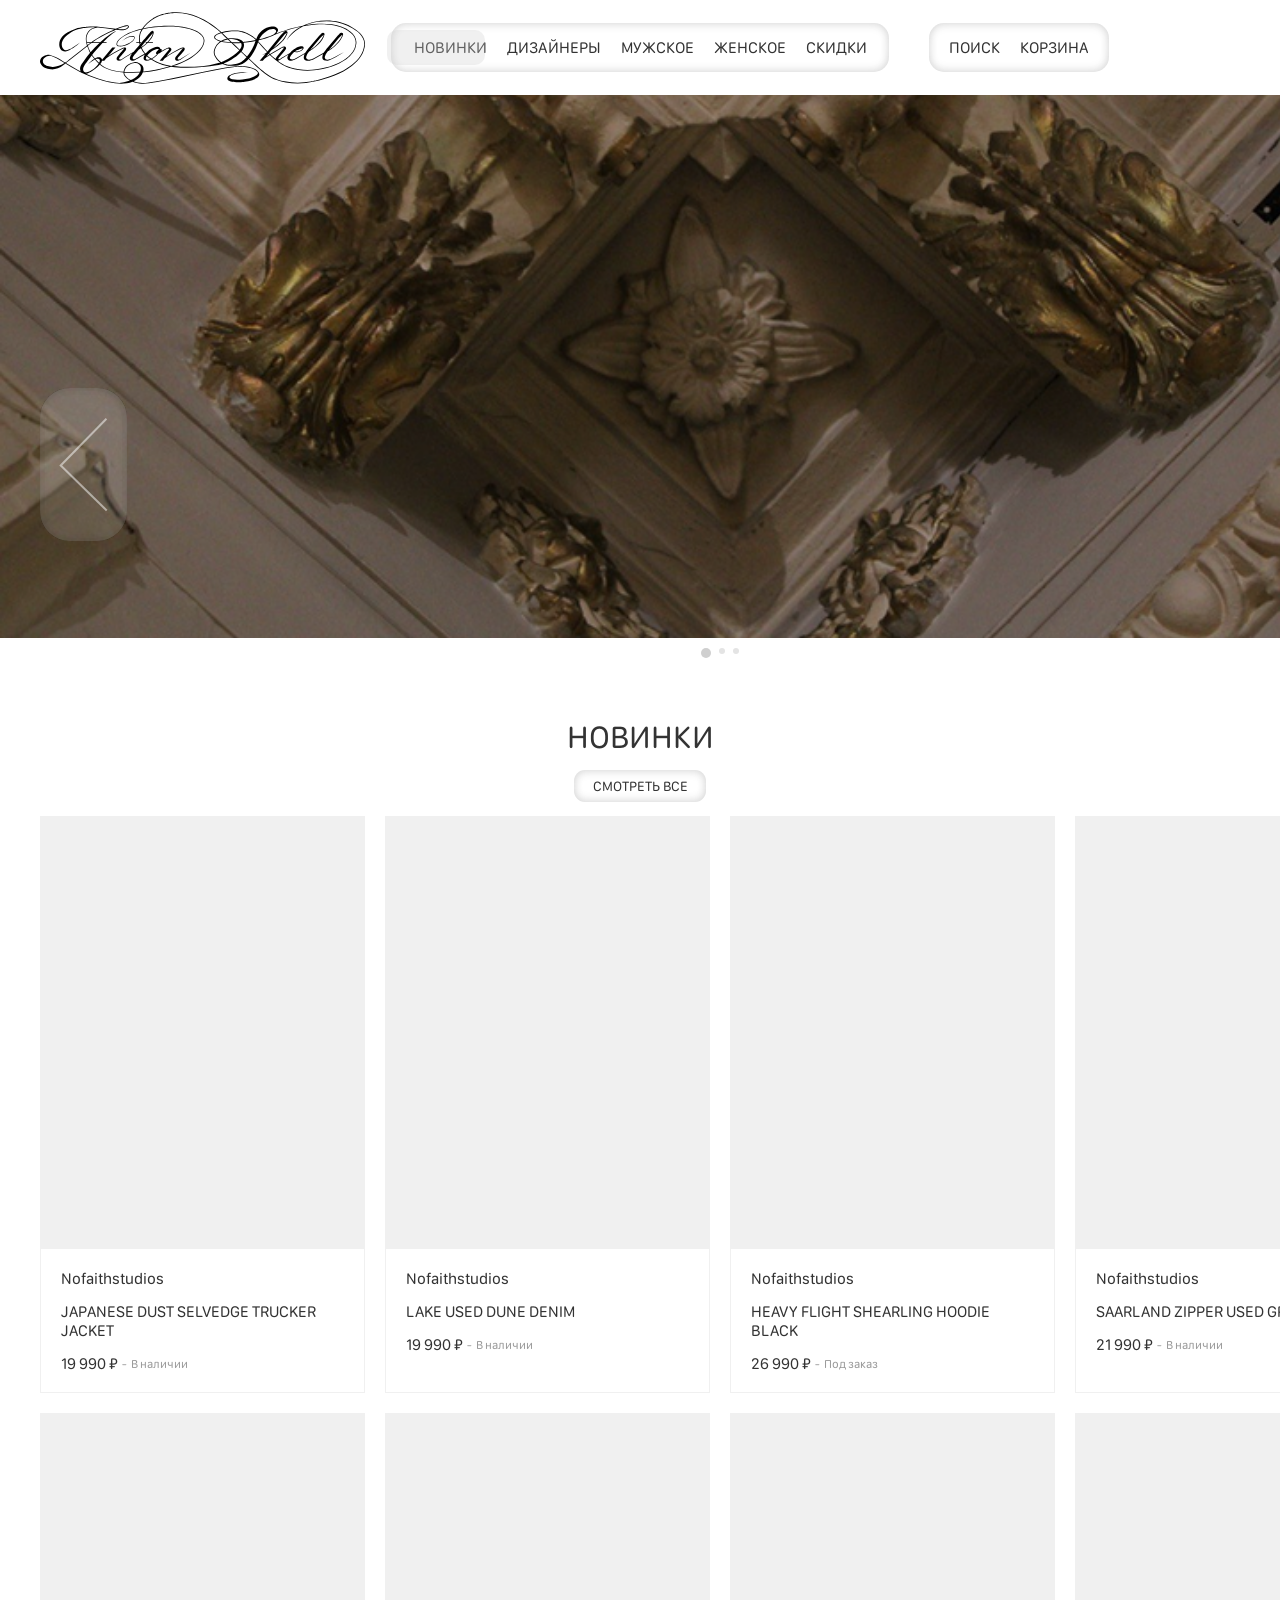
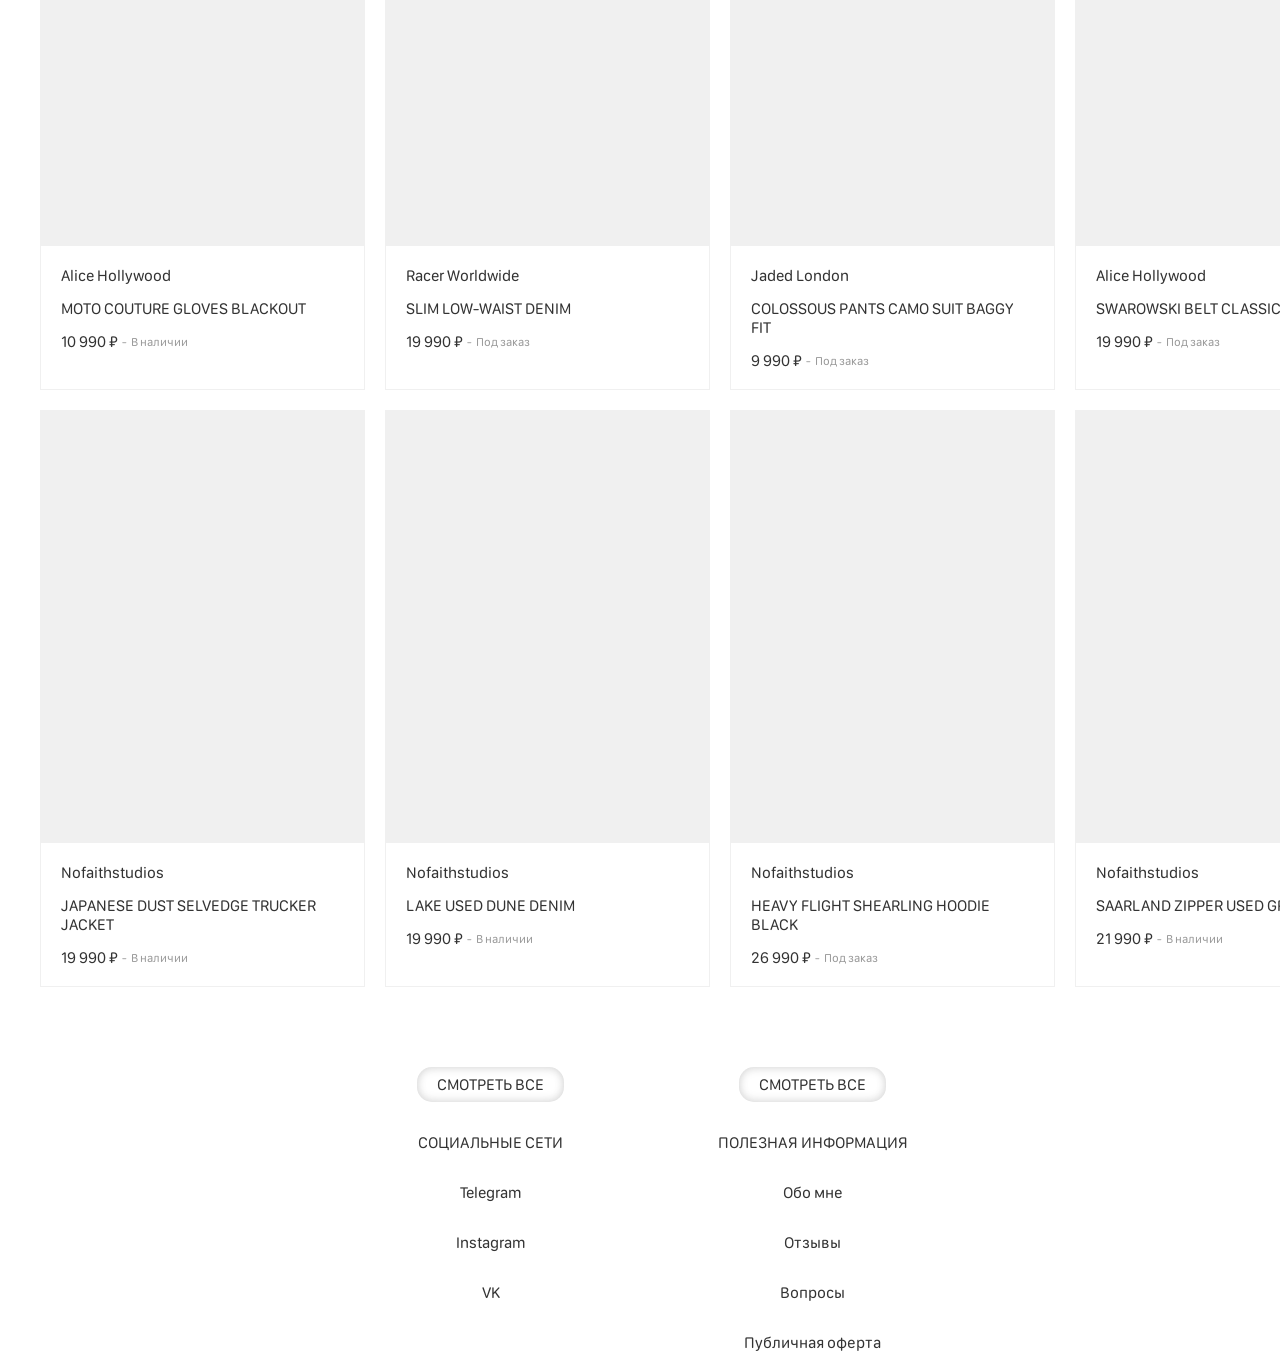
==== index.html @ 85220aaf "sgadasg" ====
<!DOCTYPE html>
<html lang="ru">
<head>
    <meta charset="UTF-8">
    <meta name="viewport" content="width=device-width, initial-scale=1.0">
    <title>Anton Shell</title>
    <link rel="stylesheet" href="style.css">
</head>
<body>
    <div class="home">

        <!-- Логотип слева (исходный) -->
        <div class="logo"></div>

        <!-- Логотип справа (новый) -->
        <div class="logo logo--right"></div>

        <!-- Основное меню (свёрнутое) -->
        <div class="menu--default" id="menuDefault">
            <div class="menu__highlight-rectangle" id="highlightRect"></div>
            <div class="menu__inner">
                <span class="menu__item" data-menu="novelties">НОВИНКИ</span>
                <span class="menu__item" data-menu="designers">ДИЗАЙНЕРЫ</span>
                <span class="menu__item">МУЖСКОЕ</span>
                <span class="menu__item">ЖЕНСКОЕ</span>
                <span class="menu__item">СКИДКИ</span>
            </div>
        </div>

        <!-- Выпадающее меню «ДИЗАЙНЕРЫ» -->
        <div class="menu-dropdown menu-dropdown--designers" id="dropdownDesigners">
            <div class="menu-dropdown__top">
                <span class="menu-dropdown__item menu-dropdown__item--active">НОВИНКИ</span>
                <span class="menu-dropdown__item menu-dropdown__item--highlight">ДИЗАЙНЕРЫ</span>
                <span class="menu-dropdown__item">МУЖСКОЕ</span>
                <span class="menu-dropdown__item">ЖЕНСКОЕ</span>
                <span class="menu-dropdown__item">СКИДКИ</span>
            </div>
            <div class="designers-grid">
                <div class="designers-col">
                    <span>Guidi</span><span>Protocol Index</span><span>Ann Demeulemeester</span>
                    <span>Racer Worldwide</span><span>Jaded London</span><span>Alice Hollywood</span>
                    <span>Enfants Riches Deprimes</span><span>14th Addiction</span><span>Rombaut</span>
                    <span>Guidi</span>
                </div>
                <div class="designers-col">
                    <span>Jaded London</span><span>Protocol Index</span><span>Racer Worldwide</span>
                    <span>Enfants Riches Deprimes</span><span>Alice Hollywood</span><span>Raf Simons</span>
                    <span>Balenciaga</span><span>Rick Owens</span><span>Смотреть все</span>
                    <span>424</span>
                </div>
            </div>
        </div>

        <!-- Выпадающее меню «НОВИНКИ» -->
        <div class="menu-dropdown menu-dropdown--novelties" id="dropdownNovelties">
            <div class="menu-dropdown__top">
                <span class="menu-dropdown__item menu-dropdown__item--highlight">НОВИНКИ</span>
                <span class="menu-dropdown__item menu-dropdown__item--active">ДИЗАЙНЕРЫ</span>
                <span class="menu-dropdown__item">МУЖСКОЕ</span>
                <span class="menu-dropdown__item">ЖЕНСКОЕ</span>
                <span class="menu-dropdown__item">СКИДКИ</span>
            </div>
            <div class="novelties-grid">
                <div class="novelties-col">
                    <span class="novelties-title">Коллекции</span>
                    <span>Новые поступления</span><span>В наличии</span><span>Под заказ</span>
                    <span>Мой выбор</span><span>Все товары</span>
                </div>
                <div class="novelties-col">
                    <span class="novelties-title">Категории</span>
                    <span>Футболки и лонгсливы</span><span>Свитшоты и худи</span><span>Джинсы и штаны</span>
                    <span>Кроссовки и кеды</span><span>Ремни</span><span>Украшения</span>
                    <span>Сумки</span><span>Шорты и юбки</span><span>Головные уборы</span>
                </div>
            </div>
            <div class="search-block">
                <div class="search-block__icon"></div>
                <span class="search-block__placeholder">Поиск</span>
            </div>
        </div>

        <!-- Боковая кнопка ПОИСК / КОРЗИНА -->
        <div class="side-button" id="sideButton">
            <div class="side-button__inner">
                <span class="side-button__text">ПОИСК</span>
                <span class="side-button__text">КОРЗИНА</span>
            </div>
        </div>

        <!-- Карусель -->
        <div class="carousel">
            <div class="carousel__background"></div>
            <div class="carousel__slide" id="carouselSlide"></div>

            <!-- Новая левая стрелка (модуль arrleft) -->
            <div class="arrleft" id="arrleft">
                <svg width="87" height="153" viewBox="0 0 87 153" fill="none" xmlns="http://www.w3.org/2000/svg">
                    <g filter="url(#filter0_ii_46_11_left)">
                        <rect width="87" height="153" rx="30" fill="white" fill-opacity="0.15" />
                        <g transform="translate(87, 0) scale(-1, 1)">
                            <line y1="-1" x2="64.3506" y2="-1" transform="matrix(0.699294 0.714834 0.714834 -0.699294 21.2852 30)"
                                  stroke="white" stroke-opacity="0.5" stroke-width="2" />
                            <path d="M67 76.6993L20.2852 122.5" stroke="white" stroke-opacity="0.5" stroke-width="2" />
                        </g>
                    </g>
                    <defs>
                        <filter id="filter0_ii_46_11_left" x="0" y="-2" width="87" height="157" filterUnits="userSpaceOnUse" color-interpolation-filters="sRGB">
                            <feFlood flood-opacity="0" result="BackgroundImageFix"/>
                            <feBlend mode="normal" in="SourceGraphic" in2="BackgroundImageFix" result="shape"/>
                            <feColorMatrix in="SourceAlpha" type="matrix" values="0 0 0 0 0 0 0 0 0 0 0 0 0 0 0 0 0 0 127 0" result="hardAlpha"/>
                            <feOffset dy="2"/>
                            <feGaussianBlur stdDeviation="5"/>
                            <feComposite in2="hardAlpha" operator="arithmetic" k2="-1" k3="1"/>
                            <feColorMatrix type="matrix" values="0 0 0 0 0 0 0 0 0 0 0 0 0 0 0 0 0 0 0.1 0"/>
                            <feBlend mode="normal" in2="shape" result="effect1_innerShadow_46_11_left"/>
                            <feColorMatrix in="SourceAlpha" type="matrix" values="0 0 0 0 0 0 0 0 0 0 0 0 0 0 0 0 0 0 127 0" result="hardAlpha"/>
                            <feOffset dy="-2"/>
                            <feGaussianBlur stdDeviation="5"/>
                            <feComposite in2="hardAlpha" operator="arithmetic" k2="-1" k3="1"/>
                            <feColorMatrix type="matrix" values="0 0 0 0 0 0 0 0 0 0 0 0 0 0 0 0 0 0 0.1 0"/>
                            <feBlend mode="normal" in2="effect1_innerShadow_46_11_left" result="effect2_innerShadow_46_11_left"/>
                        </filter>
                    </defs>
                </svg>
            </div>

            <!-- Новая правая стрелка (модуль arrright) -->
            <div class="arrright" id="arrright">
                <svg width="87" height="153" viewBox="0 0 87 153" fill="none" xmlns="http://www.w3.org/2000/svg">
                    <g filter="url(#filter0_ii_46_11_right)">
                        <rect width="87" height="153" rx="30" transform="matrix(-1 0 0 1 87 0)" fill="white" fill-opacity="0.15" />
                        <line y1="-1" x2="64.3506" y2="-1" transform="matrix(0.699294 0.714834 0.714834 -0.699294 21.2852 30)"
                              stroke="white" stroke-opacity="0.5" stroke-width="2" />
                        <path d="M67 76.6993L20.2852 122.5" stroke="white" stroke-opacity="0.5" stroke-width="2" />
                    </g>
                    <defs>
                        <filter id="filter0_ii_46_11_right" x="0" y="-2" width="87" height="157" filterUnits="userSpaceOnUse" color-interpolation-filters="sRGB">
                            <feFlood flood-opacity="0" result="BackgroundImageFix"/>
                            <feBlend mode="normal" in="SourceGraphic" in2="BackgroundImageFix" result="shape"/>
                            <feColorMatrix in="SourceAlpha" type="matrix" values="0 0 0 0 0 0 0 0 0 0 0 0 0 0 0 0 0 0 127 0" result="hardAlpha"/>
                            <feOffset dy="2"/>
                            <feGaussianBlur stdDeviation="5"/>
                            <feComposite in2="hardAlpha" operator="arithmetic" k2="-1" k3="1"/>
                            <feColorMatrix type="matrix" values="0 0 0 0 0 0 0 0 0 0 0 0 0 0 0 0 0 0 0.1 0"/>
                            <feBlend mode="normal" in2="shape" result="effect1_innerShadow_46_11_right"/>
                            <feColorMatrix in="SourceAlpha" type="matrix" values="0 0 0 0 0 0 0 0 0 0 0 0 0 0 0 0 0 0 127 0" result="hardAlpha"/>
                            <feOffset dy="-2"/>
                            <feGaussianBlur stdDeviation="5"/>
                            <feComposite in2="hardAlpha" operator="arithmetic" k2="-1" k3="1"/>
                            <feColorMatrix type="matrix" values="0 0 0 0 0 0 0 0 0 0 0 0 0 0 0 0 0 0 0.1 0"/>
                            <feBlend mode="normal" in2="effect1_innerShadow_46_11_right" result="effect2_innerShadow_46_11_right"/>
                        </filter>
                    </defs>
                </svg>
            </div>

            <div class="carousel__indicators" id="carouselIndicators">
                <div class="carousel__indicator carousel__indicator--active"></div>
                <div class="carousel__indicator"></div>
                <div class="carousel__indicator"></div>
            </div>
        </div>

        <!-- Заголовок НОВИНКИ и кнопка СМОТРЕТЬ ВСЕ -->
        <div class="section-title">НОВИНКИ</div>
        <div class="watch-all-button" id="watchAllBtn">
            <span class="watch-all-button__text">СМОТРЕТЬ ВСЕ</span>
        </div>

        <!-- Сетка товаров (содержимое не менялось) -->
        <div class="products-grid">
            <!-- Ряд 1 -->
            <div class="product-card product-card--1">
                <div class="product-card__bg"></div>
                <div class="product-card__watermark"></div>
                <div class="product-card__white-bg"></div>
                <div class="product-card__image product-card__image--1"></div>
                <div class="product-card__info product-card__info--1">
                    <span class="product-card__brand">Nofaithstudios</span>
                    <span class="product-card__name">JAPANESE DUST SELVEDGE TRUCKER JACKET</span>
                    <div class="product-card__price-row">
                        <span class="product-card__price">19 990 ₽</span>
                        <span class="product-card__dash">-</span>
                        <span class="product-card__status">В наличии</span>
                    </div>
                </div>
            </div>
            <div class="product-card product-card--2">
                <div class="product-card__bg"></div>
                <div class="product-card__watermark"></div>
                <div class="product-card__white-bg"></div>
                <div class="product-card__image product-card__image--2"></div>
                <div class="product-card__info product-card__info--2">
                    <span class="product-card__brand">Nofaithstudios</span>
                    <span class="product-card__name">LAKE USED DUNE DENIM</span>
                    <div class="product-card__price-row">
                        <span class="product-card__price">19 990 ₽</span>
                        <span class="product-card__dash">-</span>
                        <span class="product-card__status">В наличии</span>
                    </div>
                </div>
            </div>
            <div class="product-card product-card--3">
                <div class="product-card__bg"></div>
                <div class="product-card__watermark"></div>
                <div class="product-card__white-bg"></div>
                <div class="product-card__image product-card__image--3"></div>
                <div class="product-card__info product-card__info--3">
                    <span class="product-card__brand">Nofaithstudios</span>
                    <span class="product-card__name">HEAVY FLIGHT SHEARLING HOODIE BLACK</span>
                    <div class="product-card__price-row">
                        <span class="product-card__price">26 990 ₽</span>
                        <span class="product-card__dash">-</span>
                        <span class="product-card__status">Под заказ</span>
                    </div>
                </div>
            </div>
            <div class="product-card product-card--4">
                <div class="product-card__bg"></div>
                <div class="product-card__watermark"></div>
                <div class="product-card__white-bg"></div>
                <div class="product-card__image product-card__image--4"></div>
                <div class="product-card__info product-card__info--4">
                    <span class="product-card__brand">Nofaithstudios</span>
                    <span class="product-card__name">SAARLAND ZIPPER USED GREY</span>
                    <div class="product-card__price-row">
                        <span class="product-card__price">21 990 ₽</span>
                        <span class="product-card__dash">-</span>
                        <span class="product-card__status">В наличии</span>
                    </div>
                </div>
            </div>
            <!-- Ряд 2 -->
            <div class="product-card product-card--5">
                <div class="product-card__bg"></div>
                <div class="product-card__watermark"></div>
                <div class="product-card__white-bg"></div>
                <div class="product-card__image product-card__image--5"></div>
                <div class="product-card__info product-card__info--5">
                    <span class="product-card__brand">Alice Hollywood</span>
                    <span class="product-card__name">MOTO COUTURE GLOVES BLACKOUT</span>
                    <div class="product-card__price-row">
                        <span class="product-card__price">10 990 ₽</span>
                        <span class="product-card__dash">-</span>
                        <span class="product-card__status">В наличии</span>
                    </div>
                </div>
            </div>
            <div class="product-card product-card--6">
                <div class="product-card__bg"></div>
                <div class="product-card__watermark"></div>
                <div class="product-card__white-bg"></div>
                <div class="product-card__image product-card__image--6"></div>
                <div class="product-card__info product-card__info--6">
                    <span class="product-card__brand">Racer Worldwide</span>
                    <span class="product-card__name">SLIM LOW-WAIST DENIM</span>
                    <div class="product-card__price-row">
                        <span class="product-card__price">19 990 ₽</span>
                        <span class="product-card__dash">-</span>
                        <span class="product-card__status">Под заказ</span>
                    </div>
                </div>
            </div>
            <div class="product-card product-card--7">
                <div class="product-card__bg"></div>
                <div class="product-card__watermark"></div>
                <div class="product-card__white-bg"></div>
                <div class="product-card__image product-card__image--7"></div>
                <div class="product-card__info product-card__info--7">
                    <span class="product-card__brand">Jaded London</span>
                    <span class="product-card__name">COLOSSOUS PANTS CAMO SUIT BAGGY FIT</span>
                    <div class="product-card__price-row">
                        <span class="product-card__price">9 990 ₽</span>
                        <span class="product-card__dash">-</span>
                        <span class="product-card__status">Под заказ</span>
                    </div>
                </div>
            </div>
            <div class="product-card product-card--8">
                <div class="product-card__bg"></div>
                <div class="product-card__watermark"></div>
                <div class="product-card__white-bg"></div>
                <div class="product-card__image product-card__image--8"></div>
                <div class="product-card__info product-card__info--8">
                    <span class="product-card__brand">Alice Hollywood</span>
                    <span class="product-card__name">SWAROWSKI BELT CLASSIC</span>
                    <div class="product-card__price-row">
                        <span class="product-card__price">19 990 ₽</span>
                        <span class="product-card__dash">-</span>
                        <span class="product-card__status">Под заказ</span>
                    </div>
                </div>
            </div>
            <!-- Ряд 3 -->
            <div class="product-card product-card--9">
                <div class="product-card__bg"></div>
                <div class="product-card__watermark"></div>
                <div class="product-card__white-bg"></div>
                <div class="product-card__image product-card__image--9"></div>
                <div class="product-card__info product-card__info--9">
                    <span class="product-card__brand">Nofaithstudios</span>
                    <span class="product-card__name">JAPANESE DUST SELVEDGE TRUCKER JACKET</span>
                    <div class="product-card__price-row">
                        <span class="product-card__price">19 990 ₽</span>
                        <span class="product-card__dash">-</span>
                        <span class="product-card__status">В наличии</span>
                    </div>
                </div>
            </div>
            <div class="product-card product-card--10">
                <div class="product-card__bg"></div>
                <div class="product-card__watermark"></div>
                <div class="product-card__white-bg"></div>
                <div class="product-card__image product-card__image--10"></div>
                <div class="product-card__info product-card__info--10">
                    <span class="product-card__brand">Nofaithstudios</span>
                    <span class="product-card__name">LAKE USED DUNE DENIM</span>
                    <div class="product-card__price-row">
                        <span class="product-card__price">19 990 ₽</span>
                        <span class="product-card__dash">-</span>
                        <span class="product-card__status">В наличии</span>
                    </div>
                </div>
            </div>
            <div class="product-card product-card--11">
                <div class="product-card__bg"></div>
                <div class="product-card__watermark"></div>
                <div class="product-card__white-bg"></div>
                <div class="product-card__image product-card__image--11"></div>
                <div class="product-card__info product-card__info--11">
                    <span class="product-card__brand">Nofaithstudios</span>
                    <span class="product-card__name">HEAVY FLIGHT SHEARLING HOODIE BLACK</span>
                    <div class="product-card__price-row">
                        <span class="product-card__price">26 990 ₽</span>
                        <span class="product-card__dash">-</span>
                        <span class="product-card__status">Под заказ</span>
                    </div>
                </div>
            </div>
            <div class="product-card product-card--12">
                <div class="product-card__bg"></div>
                <div class="product-card__watermark"></div>
                <div class="product-card__white-bg"></div>
                <div class="product-card__image product-card__image--12"></div>
                <div class="product-card__info product-card__info--12">
                    <span class="product-card__brand">Nofaithstudios</span>
                    <span class="product-card__name">SAARLAND ZIPPER USED GREY</span>
                    <div class="product-card__price-row">
                        <span class="product-card__price">21 990 ₽</span>
                        <span class="product-card__dash">-</span>
                        <span class="product-card__status">В наличии</span>
                    </div>
                </div>
            </div>
        </div>

        <!-- Социальные сети -->
        <div class="social-block">
            <div class="social-block__button">
                <span class="social-block__button-text">СМОТРЕТЬ ВСЕ</span>
            </div>
            <span class="social-block__title">СОЦИАЛЬНЫЕ СЕТИ</span>
            <span class="social-block__link">Telegram</span>
            <span class="social-block__link">Instagram</span>
            <span class="social-block__link">VK</span>
        </div>

        <!-- Полезная информация -->
        <div class="info-block">
            <div class="info-block__button">
                <span class="info-block__button-text">СМОТРЕТЬ ВСЕ</span>
            </div>
            <span class="info-block__title">ПОЛЕЗНАЯ ИНФОРМАЦИЯ</span>
            <span class="info-block__link">Обо мне</span>
            <span class="info-block__link">Отзывы</span>
            <span class="info-block__link">Вопросы</span>
            <span class="info-block__link">Публичная оферта</span>
        </div>

    </div>

    <script src="script.js"></script>
</body>
</html>
---- style.css ----
@font-face {
    font-family: 'SF Compact Display';
    src: url('fonts/SF-Compact-Rounded-Regular.otf') format('opentype');
    font-weight: 400;
    font-style: normal;
    font-display: swap;
}

* {
    margin: 0;
    padding: 0;
    box-sizing: border-box;
    font-family: 'SF Compact Display', sans-serif;
}

body {
    background: #f5f5f5;
    display: flex;
    justify-content: center;
    align-items: flex-start;
    min-height: 100vh;
}

.home {
    position: relative;
    width: 1440px;
    height: 2956px;
    background: #FFFFFF;
    overflow: hidden;
}

/* Логотип слева (исходный) */
.logo {
    position: absolute;
    width: 325px;
    height: 325px;
    left: 40px;
    top: -115px;
    background: url(IMG_0590.png) no-repeat center / contain;
    z-index: 21;
}

/* Логотип справа (новый) */
.logo--right {
    position: absolute;
    width: 325px;
    height: 325px;
    right: 40px;
    top: -115px;
    background: url(logoAS.svg) no-repeat center / contain;
    z-index: 21;
}

/* Основное меню */
.menu--default {
    position: absolute;
    width: 498px;
    height: 49px;
    left: calc(50% - 498px / 2);
    top: 23px;
    background: rgba(255, 255, 255, 0.15);
    box-shadow: inset 0px -2px 10px rgba(0, 0, 0, 0.1), inset 0px 2px 10px rgba(0, 0, 0, 0.1);
    border-radius: 15px;
    display: flex;
    justify-content: center;
    align-items: center;
    padding: 15px 18px;
    gap: 10px;
    z-index: 20;
}

.menu__inner {
    display: flex;
    justify-content: center;
    align-items: center;
    gap: 20px;
    width: 462px;
    height: 19px;
}

.menu__item {
    font-weight: 500;
    font-size: 16px;
    line-height: 19px;
    text-align: center;
    color: rgba(0, 0, 0, 0.8);
    cursor: pointer;
    white-space: nowrap;
}

/* Выпадающие меню */
.menu-dropdown {
    position: absolute;
    width: 498px;
    height: 400px;
    left: calc(50% - 498px / 2);
    top: 23px;
    background: rgba(255, 255, 255, 0.15);
    box-shadow: inset 0px -2px 10px rgba(0, 0, 0, 0.1), inset 0px 2px 10px rgba(0, 0, 0, 0.1);
    border-radius: 15px;
    z-index: 19;
    display: none;
}

.menu-dropdown__top {
    display: flex;
    justify-content: center;
    align-items: center;
    gap: 20px;
    position: absolute;
    width: 462px;
    height: 19px;
    left: 18px;
    top: 15px;
}

.menu-dropdown__item {
    font-weight: 500;
    font-size: 16px;
    line-height: 19px;
    text-align: center;
    color: rgba(0, 0, 0, 0.8);
    cursor: pointer;
}

.menu-dropdown__item--active {
    background: rgba(205, 205, 205, 0.3);
    border-radius: 10px;
    padding: 8px 10px;
}

/* Сетка дизайнеров */
.designers-grid {
    position: absolute;
    width: 349px;
    height: 296px;
    left: 75px;
    top: 74px;
    display: flex;
    gap: 100px;
}

.designers-col {
    display: flex;
    flex-direction: column;
    gap: 14px;
}

.designers-col span {
    font-weight: 400;
    font-size: 14px;
    line-height: 17px;
    color: rgba(0, 0, 0, 0.8);
    cursor: pointer;
}

/* Сетка новинок */
.novelties-grid {
    position: absolute;
    width: 338px;
    height: 294px;
    left: 80px;
    top: 74px;
    display: flex;
    gap: 110px;
}

.novelties-col {
    display: flex;
    flex-direction: column;
    gap: 12px;
}

.novelties-title {
    font-weight: 500;
    font-size: 16px;
    line-height: 19px;
    color: rgba(0, 0, 0, 0.8);
    margin-bottom: 5px;
}

.novelties-col span:not(.novelties-title) {
    font-weight: 400;
    font-size: 14px;
    line-height: 17px;
    cursor: pointer;
}

/* Поиск в выпадающем меню */
.search-block {
    position: absolute;
    width: 200px;
    height: 35px;
    right: 30px;
    top: 15px;
    background: rgba(205, 205, 205, 0.3);
    border-radius: 10px;
    display: flex;
    align-items: center;
    padding: 0 10px;
}

.search-block__icon {
    width: 23px;
    height: 23px;
    background: url('data:image/svg+xml;utf8,<svg xmlns="http://www.w3.org/2000/svg" viewBox="0 0 24 24"><path d="M15.5 14h-.79l-.28-.27A6.471 6.471 0 0016 9.5 6.5 6.5 0 109.5 16c1.61 0 3.09-.59 4.23-1.57l.27.28v.79l5 4.99L20.49 19l-4.99-5zm-6 0C7.01 14 5 11.99 5 9.5S7.01 5 9.5 5 14 7.01 14 9.5 11.99 14 9.5 14z"/></svg>') center / contain no-repeat;
}

.search-block__placeholder {
    font-weight: 300;
    font-size: 16px;
    color: rgba(0, 0, 0, 0.6);
    margin-left: 8px;
    user-select: none;
}

/* Боковая кнопка ПОИСК / КОРЗИНА (горизонтальная) */
.side-button {
    position: absolute;
    width: 180px;
    height: 49px;
    right: 171px;
    top: 23px;
    background: rgba(255, 255, 255, 0.15);
    box-shadow: inset 0px -2px 10px rgba(0, 0, 0, 0.1), inset 0px 2px 10px rgba(0, 0, 0, 0.1);
    border-radius: 15px;
    display: flex;
    justify-content: center;
    align-items: center;
    padding: 0 18px;
    z-index: 20;
}

.side-button__inner {
    display: flex;
    flex-direction: row;
    justify-content: center;
    align-items: center;
    gap: 20px;
    width: auto;
    height: auto;
}

.side-button__text {
    font-weight: 500;
    font-size: 16px;
    line-height: 19px;
    color: rgba(0, 0, 0, 0.8);
    cursor: pointer;
    white-space: nowrap;
}

.side-button--novelties {
    width: 49px;
    height: 370px;
    right: 361px;
    flex-direction: column;
}

/* Карусель */
.carousel {
    position: absolute;
    width: 1440px;
    height: 573px;
    left: 0;
    top: 95px;
    overflow: hidden;
}

.carousel__background {
    position: absolute;
    width: 1440px;
    height: 543px;
    left: 0;
    top: 0;
    background: #D9D9D9;
}

.carousel__slide {
    position: absolute;
    width: 1440px;
    height: 543px;
    left: 0;
    top: 0;
    background-size: cover;
    background-position: center;
    transition: background-image 0.5s ease;
}

/* Модуль левой стрелки (arrleft) */
.arrleft {
    position: absolute;
    width: 87px;
    height: 153px;
    left: 40px;
    top: 293px;
    cursor: pointer;
    z-index: 5;
}

/* Модуль правой стрелки (arrright) */
.arrright {
    position: absolute;
    width: 87px;
    height: 153px;
    right: 40px;
    top: 293px;
    cursor: pointer;
    z-index: 5;
}

.arrleft:focus, .arrright:focus {
    outline: none;
}

.carousel__indicators {
    position: absolute;
    display: flex;
    gap: 8px;
    left: 50%;
    transform: translateX(-50%);
    bottom: 10px;
    z-index: 6;
}

.carousel__indicator {
    width: 6px;
    height: 6px;
    background: #E4E4E4;
    border-radius: 50%;
    cursor: pointer;
    transition: all 0.3s;
}

.carousel__indicator--active {
    width: 10px;
    height: 10px;
    background: #CFCFCF;
}

/* Заголовок НОВИНКИ и кнопка СМОТРЕТЬ ВСЕ (горизонтальная) */
.section-title {
    position: absolute;
    width: 149px;
    height: 38px;
    left: calc(50% - 149px / 2);
    top: 718px;
    font-weight: 500;
    font-size: 32px;
    line-height: 38px;
    color: rgba(0, 0, 0, 0.8);
    text-align: center;
}

.watch-all-button {
    display: flex;
    justify-content: center;
    align-items: center;
    position: absolute;
    left: calc(50% - 66px);
    top: 770px;
    width: 132px;
    height: 32px;
    background: rgba(255, 255, 255, 0.15);
    box-shadow: inset 0px -2px 10px rgba(0, 0, 0, 0.1), inset 0px 2px 10px rgba(0, 0, 0, 0.1);
    border-radius: 11px;
    cursor: pointer;
    z-index: 5;
}

.watch-all-button__text {
    font-weight: 300;
    font-size: 14px;
    line-height: 17px;
    color: rgba(0, 0, 0, 0.8);
    white-space: nowrap;
}

/* Сетка товаров */
.products-grid {
    position: absolute;
    width: 1360px;
    height: 1173.33px;
    left: 40px;
    top: 816px;
}

.product-card {
    position: absolute;
    width: 325px;
    height: 577px;
    cursor: pointer;
    transition: transform 0.2s;
}

.product-card:hover {
    transform: scale(1.02);
}

.product-card__bg {
    position: absolute;
    width: 325px;
    height: 577px;
    left: 0;
    top: 0;
    background: #F0F0F0;
}

.product-card__watermark {
    position: absolute;
    width: 100%;
    height: 100%;
    left: 0;
    top: 0;
    background: url(IMG_0590.png) no-repeat center / contain;
    opacity: 0.08;
    pointer-events: none;
}

.product-card__white-bg {
    position: absolute;
    width: 323px;
    height: 143px;
    left: 1px;
    top: 433px;
    background: #FFFFFF;
}

.product-card__image {
    position: absolute;
    width: 323px;
    height: 431px;
    left: 1px;
    top: 1px;
    background-size: cover;
    background-position: center;
}

.product-card__info {
    position: absolute;
    width: 283px;
    left: 21px;
    top: 453px;
    display: flex;
    flex-direction: column;
    justify-content: center;
    align-items: flex-start;
    gap: 14px;
}

.product-card__brand,
.product-card__name {
    width: 283px;
}

.product-card__brand {
    font-weight: 500;
    font-size: 16px;
    line-height: 19px;
    color: rgba(0, 0, 0, 0.8);
}

.product-card__name {
    font-weight: 300;
    font-size: 16px;
    line-height: 19px;
    color: rgba(0, 0, 0, 0.8);
}

.product-card__price-row {
    display: flex;
    align-items: center;
    gap: 4px;
}

.product-card__price {
    font-weight: 500;
    font-size: 16px;
    line-height: 19px;
    color: rgba(0, 0, 0, 0.8);
}

.product-card__dash,
.product-card__status {
    font-weight: 200;
    font-size: 12px;
    line-height: 14px;
    color: #9A9A9A;
}

/* Позиции карточек */
.product-card--1 { left: 0; top: 0; }
.product-card--2 { left: 345px; top: 0; }
.product-card--3 { left: 690px; top: 0; }
.product-card--4 { left: 1035px; top: 0; }
.product-card--5 { left: 0; top: 597px; }
.product-card--6 { left: 345px; top: 597px; }
.product-card--7 { left: 690px; top: 597px; }
.product-card--8 { left: 1035px; top: 597px; }
.product-card--9 { left: 0; top: 1194px; }
.product-card--10 { left: 345px; top: 1194px; }
.product-card--11 { left: 690px; top: 1194px; }
.product-card--12 { left: 1035px; top: 1194px; }

/* Фото товаров */
.product-card__image--1 { background-image: url(photo_2025-12-02_00-52-37.jpg); }
.product-card__image--2 { background-image: url(photo_2025-12-02_00-52-54.jpg); }
.product-card__image--3 { background-image: url(IMG_9716.jpg); }
.product-card__image--4 { background-image: url(photo_2025-12-02_00-52-21.jpg); }
.product-card__image--5 { background-image: url(photo_2025-12-02_00-52-45.jpg); }
.product-card__image--6 { background-image: url(IMG_9436.jpg); }
.product-card__image--7 { background-image: url(photo_2025-12-03_03-08-13.jpg); }
.product-card__image--8 { background-image: url(IMG_9750.jpg); }
.product-card__image--9 { background-image: url(photo_2025-12-02_00-52-37.jpg); }
.product-card__image--10 { background-image: url(photo_2025-12-02_00-52-54.jpg); }
.product-card__image--11 { background-image: url(IMG_9716.jpg); }
.product-card__image--12 { background-image: url(photo_2025-12-02_00-52-21.jpg); }

/* Социальные сети (кнопка СМОТРЕТЬ ВСЕ горизонтальная) */
.social-block {
    display: flex;
    flex-direction: column;
    align-items: center;
    gap: 31px;
    position: absolute;
    width: 183px;
    height: 199px;
    left: calc(50% - 183px / 2 - 149.5px);
    top: 2667px;
}

.social-block__button {
    display: flex;
    justify-content: center;
    align-items: center;
    padding: 8px 20px;
    background: rgba(255, 255, 255, 0.1);
    box-shadow: inset 0px -2px 10px rgba(0, 0, 0, 0.1), inset 0px 2px 10px rgba(0, 0, 0, 0.1);
    border-radius: 15px;
    cursor: pointer;
    margin-top: 0;
}

.social-block__button-text {
    font-weight: 500;
    font-size: 16px;
    color: rgba(0, 0, 0, 0.8);
    white-space: nowrap;
}

.social-block__title {
    width: 147px;
    height: 19px;
    font-weight: 500;
    font-size: 16px;
    line-height: 19px;
    text-align: center;
    color: rgba(0, 0, 0, 0.8);
}

.social-block__link {
    width: 183px;
    height: 19px;
    font-weight: 500;
    font-size: 16px;
    line-height: 19px;
    text-align: center;
    color: rgba(0, 0, 0, 0.8);
    cursor: pointer;
}

/* Полезная информация (кнопка СМОТРЕТЬ ВСЕ горизонтальная) */
.info-block {
    display: flex;
    flex-direction: column;
    align-items: center;
    gap: 31px;
    position: absolute;
    width: 229px;
    height: 249px;
    left: calc(50% - 229px / 2 + 172.5px);
    top: 2667px;
}

.info-block__button {
    display: flex;
    justify-content: center;
    align-items: center;
    padding: 8px 20px;
    background: rgba(255, 255, 255, 0.1);
    box-shadow: inset 0px -2px 10px rgba(0, 0, 0, 0.1), inset 0px 2px 10px rgba(0, 0, 0, 0.1);
    border-radius: 15px;
    cursor: pointer;
    margin-top: 0;
}

.info-block__button-text {
    font-weight: 500;
    font-size: 16px;
    color: rgba(0, 0, 0, 0.8);
    white-space: nowrap;
}

.info-block__title {
    width: 193px;
    height: 19px;
    font-weight: 500;
    font-size: 16px;
    line-height: 19px;
    text-align: center;
    color: rgba(0, 0, 0, 0.8);
}

.info-block__link {
    width: 229px;
    height: 19px;
    font-weight: 500;
    font-size: 16px;
    line-height: 19px;
    text-align: center;
    color: rgba(0, 0, 0, 0.8);
    cursor: pointer;
}

.menu__highlight-rectangle {
    position: absolute;
    width: 94px;
    height: 35px;
    background: rgba(205, 205, 205, 0.3);
    border-radius: 10px;
    pointer-events: none;
    transition: left 0.3s ease, top 0.3s ease;
    z-index: 1;
}
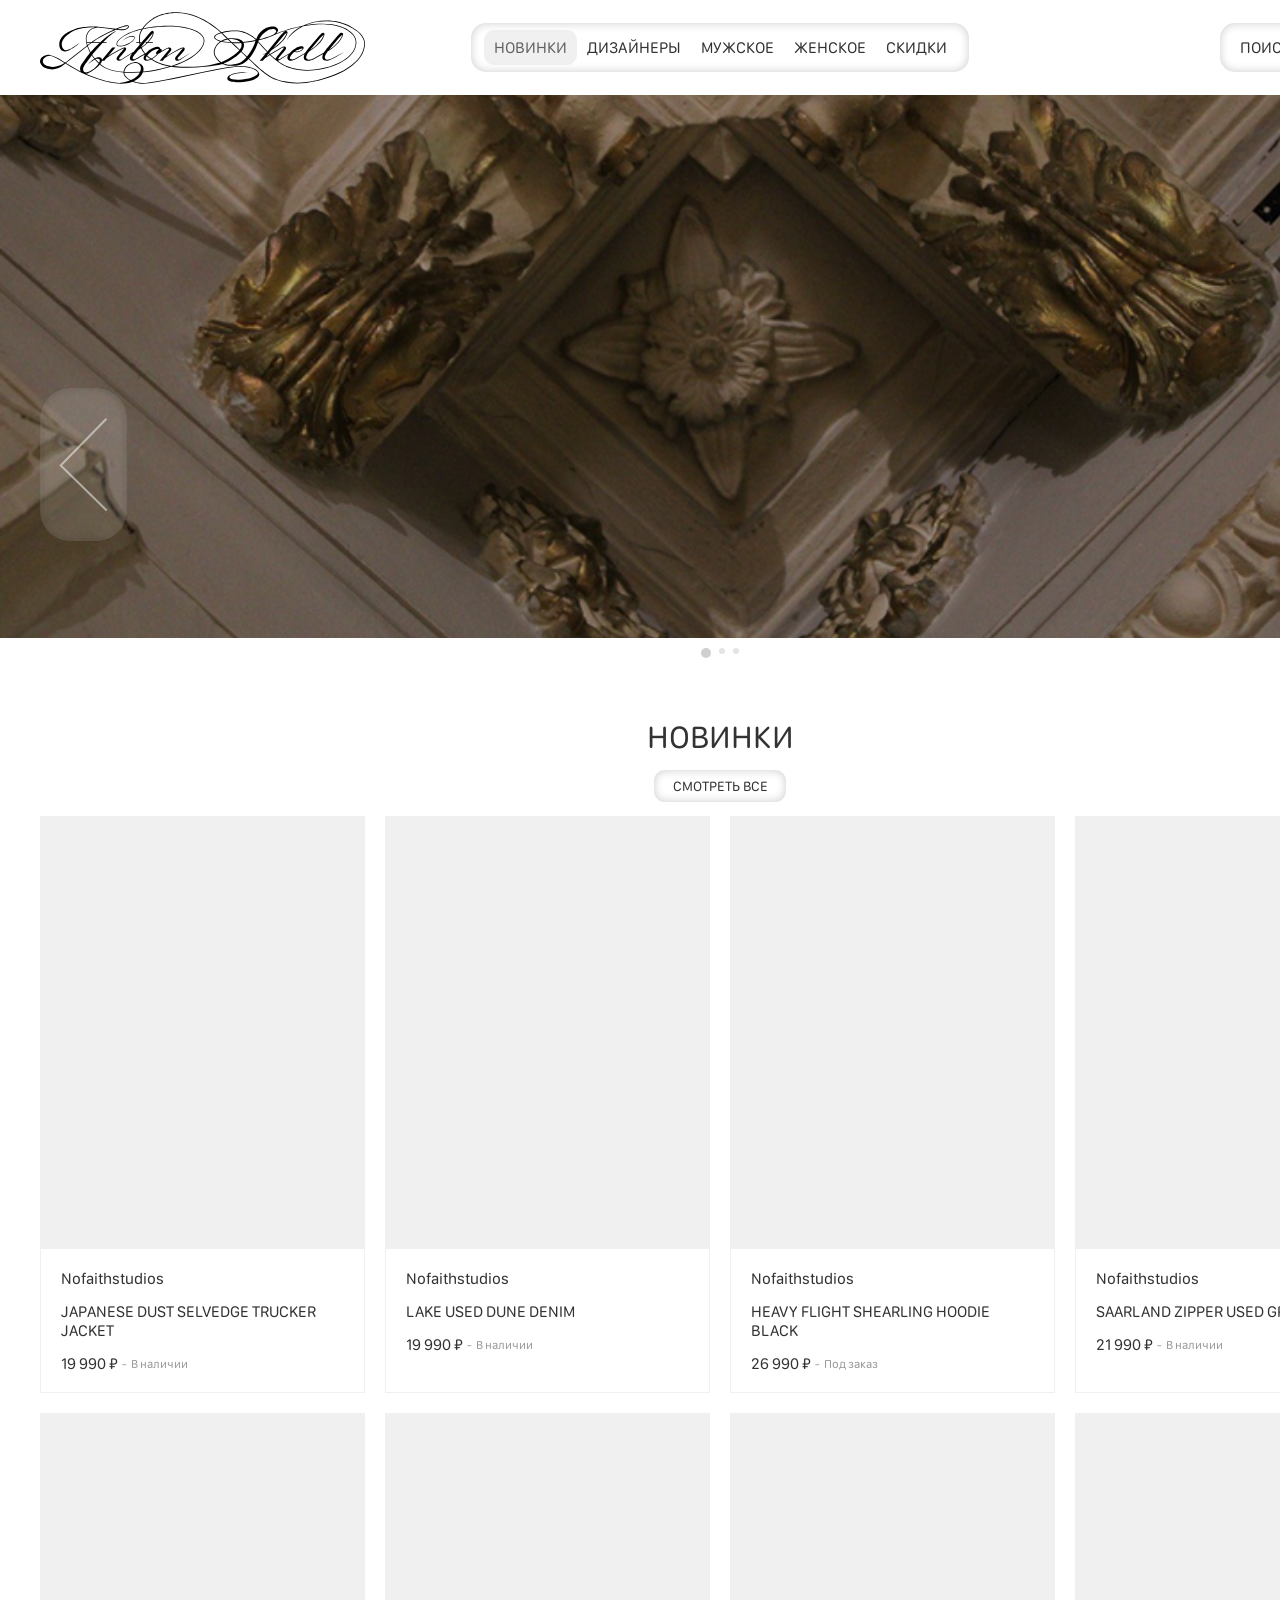
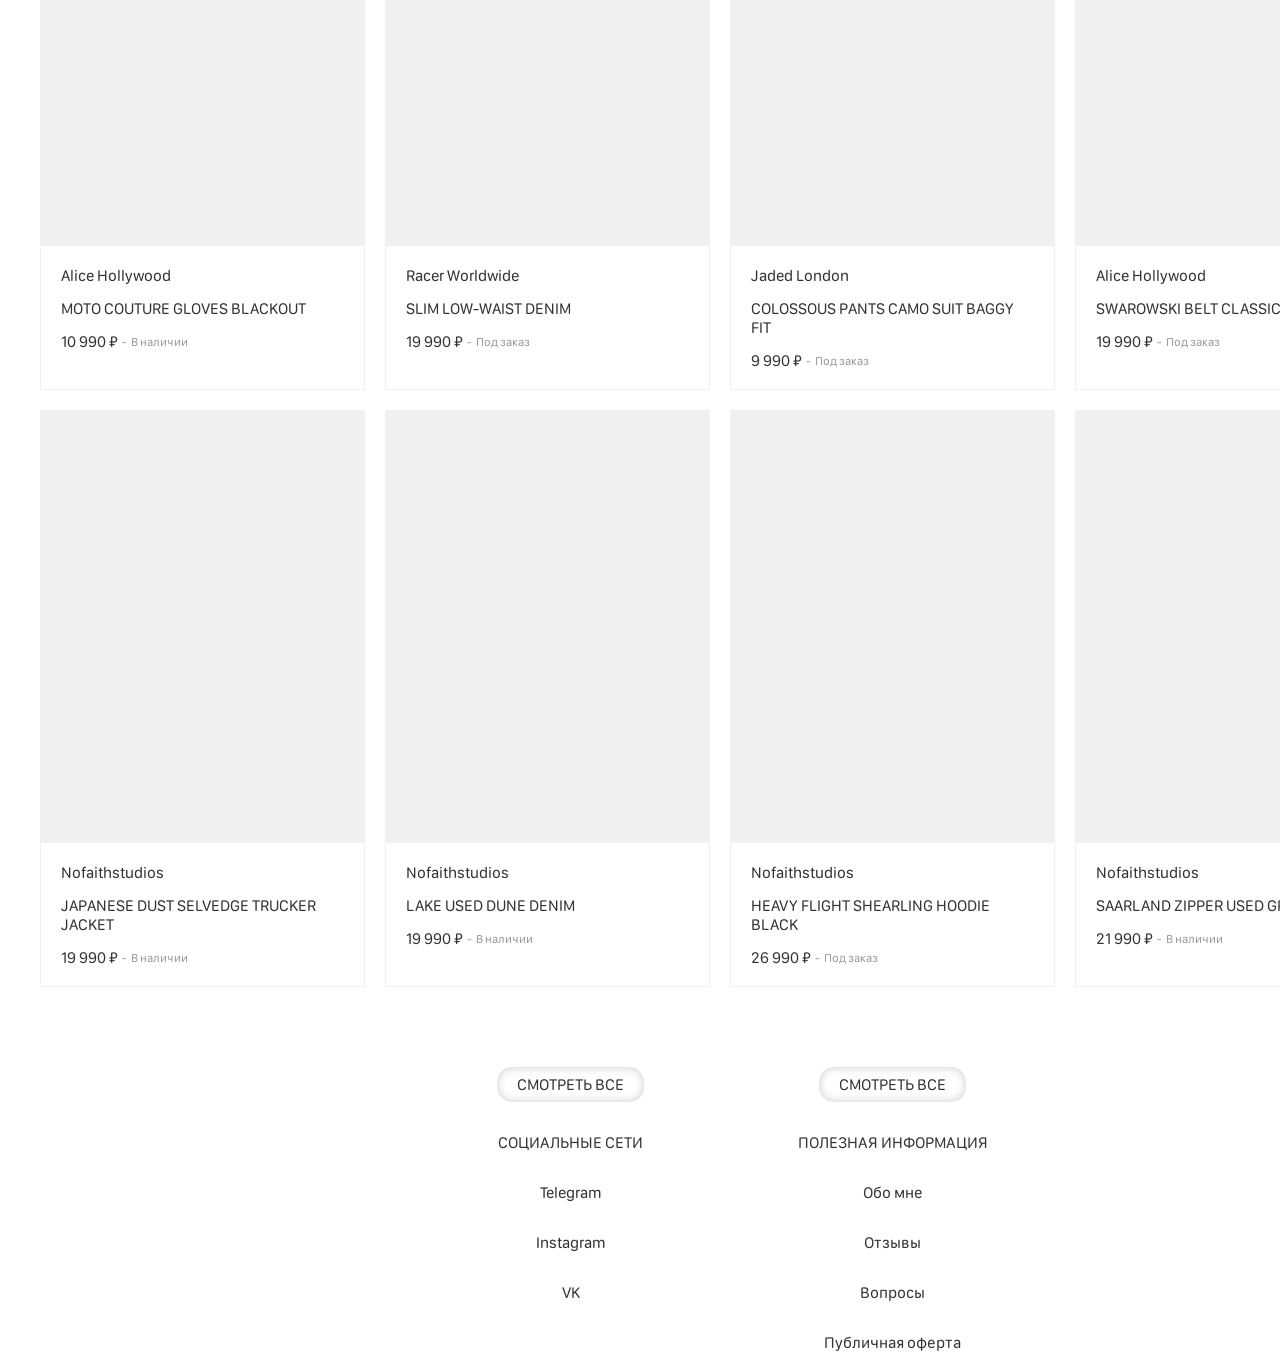
==== commit 88bfe2d9: "agqsd" ====
--- a/index.html
+++ b/index.html
@@ -168,7 +168,7 @@
             <span class="watch-all-button__text">СМОТРЕТЬ ВСЕ</span>
         </div>
 
-        <!-- Сетка товаров (содержимое не менялось) -->
+        <!-- Сетка товаров -->
         <div class="products-grid">
             <!-- Ряд 1 -->
             <div class="product-card product-card--1">
--- a/style.css
+++ b/style.css
@@ -1,3 +1,4 @@
+/* style.css */
 @font-face {
     font-family: 'SF Compact Display';
     src: url('fonts/SF-Compact-Rounded-Regular.otf') format('opentype');
@@ -13,20 +14,30 @@
     font-family: 'SF Compact Display', sans-serif;
 }
 
+html, body {
+    width: 100%;
+    min-height: 100vh;
+    background: #FFFFFF;
+}
+
 body {
-    background: #f5f5f5;
-    display: flex;
-    justify-content: center;
+    margin: 0;
+    padding: 0;
+    overflow-x: auto;      /* позволяет скроллить по горизонтали, если контент шире окна */
+    overflow-y: auto;      /* вертикальный скролл при необходимости */
+    display: flex;
+    justify-content: flex-start;  /* контент прижат к левому краю */
     align-items: flex-start;
-    min-height: 100vh;
 }
 
 .home {
     position: relative;
-    width: 1440px;
-    height: 2956px;
+    width: 1440px;           /* исходная ширина макета */
+    height: 2956px;          /* исходная высота макета */
     background: #FFFFFF;
+    transform-origin: top left;  /* масштабирование от левого верхнего угла */
     overflow: hidden;
+    flex-shrink: 0;          /* запрещаем сжатие при флексах */
 }
 
 /* Логотип слева (исходный) */
@@ -219,7 +230,7 @@
     position: absolute;
     width: 180px;
     height: 49px;
-    right: 171px;
+    right: 40px;
     top: 23px;
     background: rgba(255, 255, 255, 0.15);
     box-shadow: inset 0px -2px 10px rgba(0, 0, 0, 0.1), inset 0px 2px 10px rgba(0, 0, 0, 0.1);
@@ -338,7 +349,7 @@
     background: #CFCFCF;
 }
 
-/* Заголовок НОВИНКИ и кнопка СМОТРЕТЬ ВСЕ (горизонтальная) */
+/* Заголовок НОВИНКИ и кнопка СМОТРЕТЬ ВСЕ */
 .section-title {
     position: absolute;
     width: 149px;
@@ -516,7 +527,7 @@
 .product-card__image--11 { background-image: url(IMG_9716.jpg); }
 .product-card__image--12 { background-image: url(photo_2025-12-02_00-52-21.jpg); }
 
-/* Социальные сети (кнопка СМОТРЕТЬ ВСЕ горизонтальная) */
+/* Социальные сети */
 .social-block {
     display: flex;
     flex-direction: column;
@@ -569,7 +580,7 @@
     cursor: pointer;
 }
 
-/* Полезная информация (кнопка СМОТРЕТЬ ВСЕ горизонтальная) */
+/* Полезная информация */
 .info-block {
     display: flex;
     flex-direction: column;
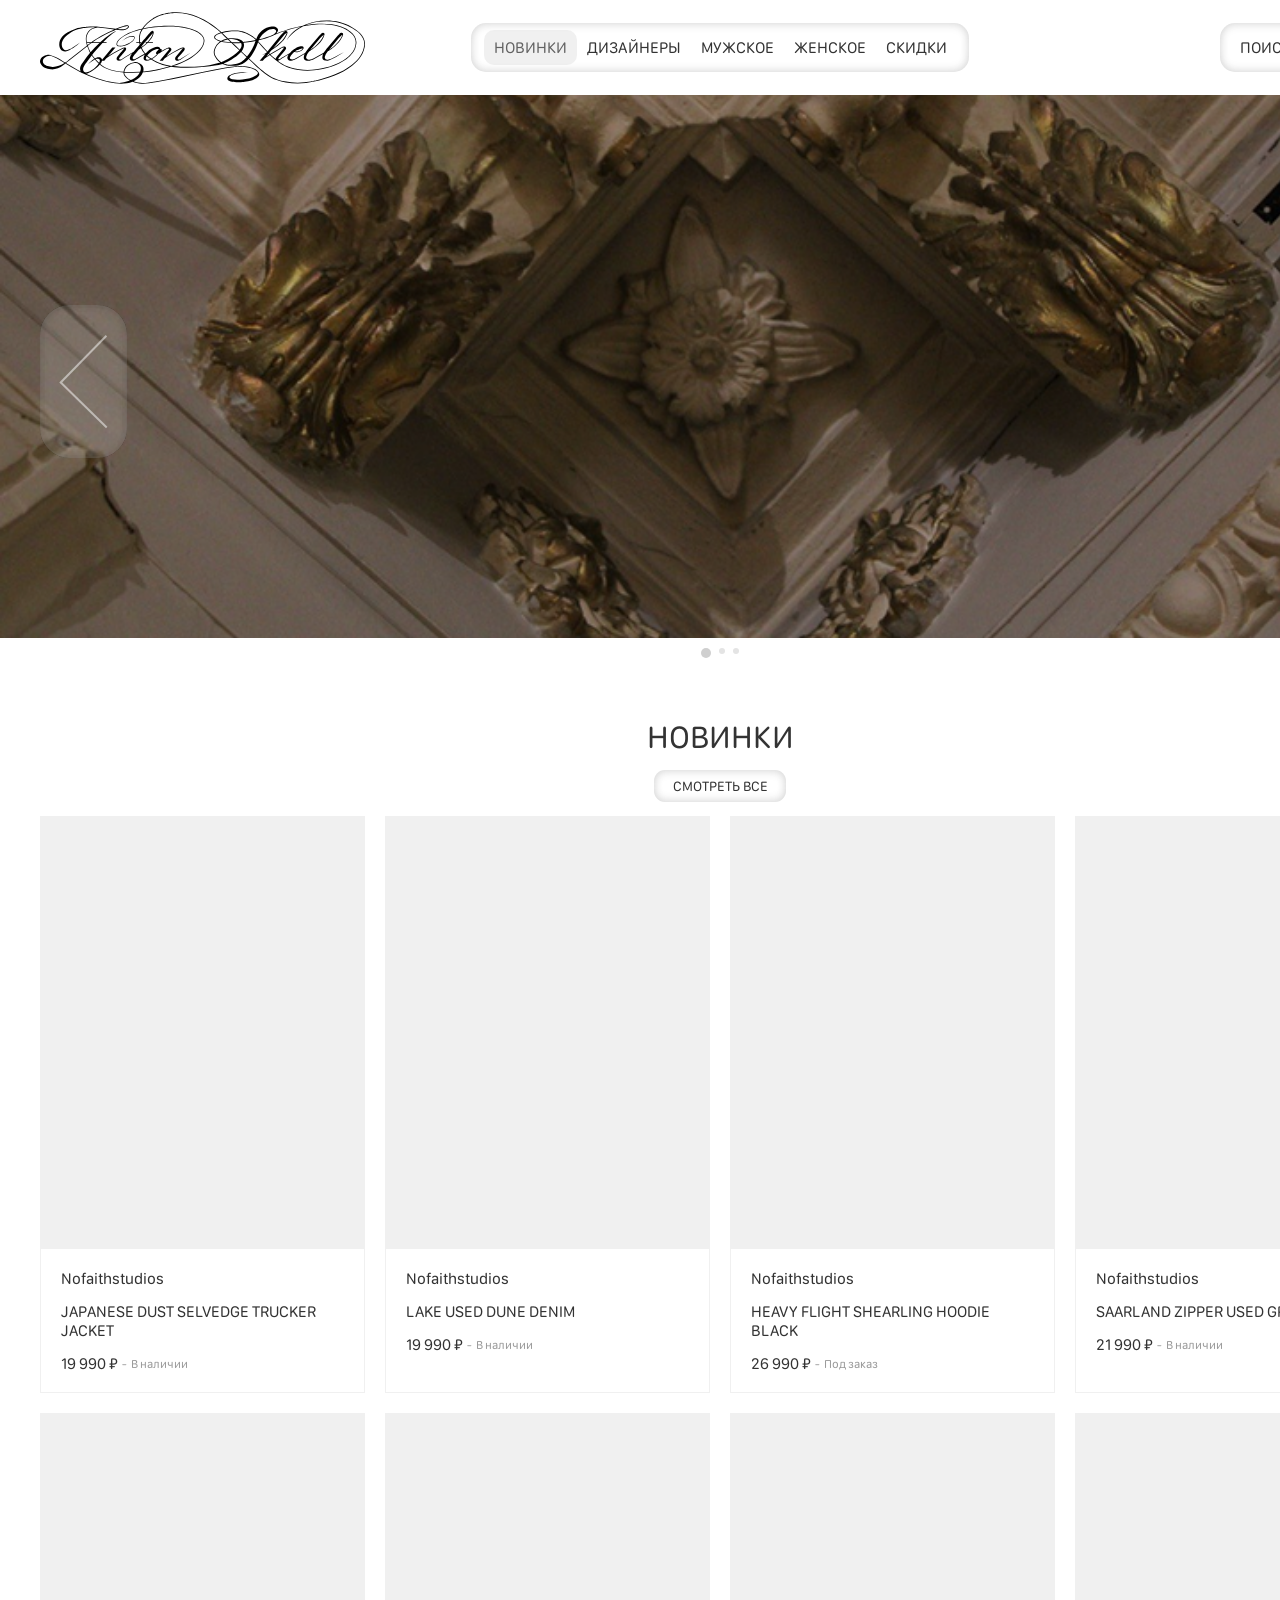
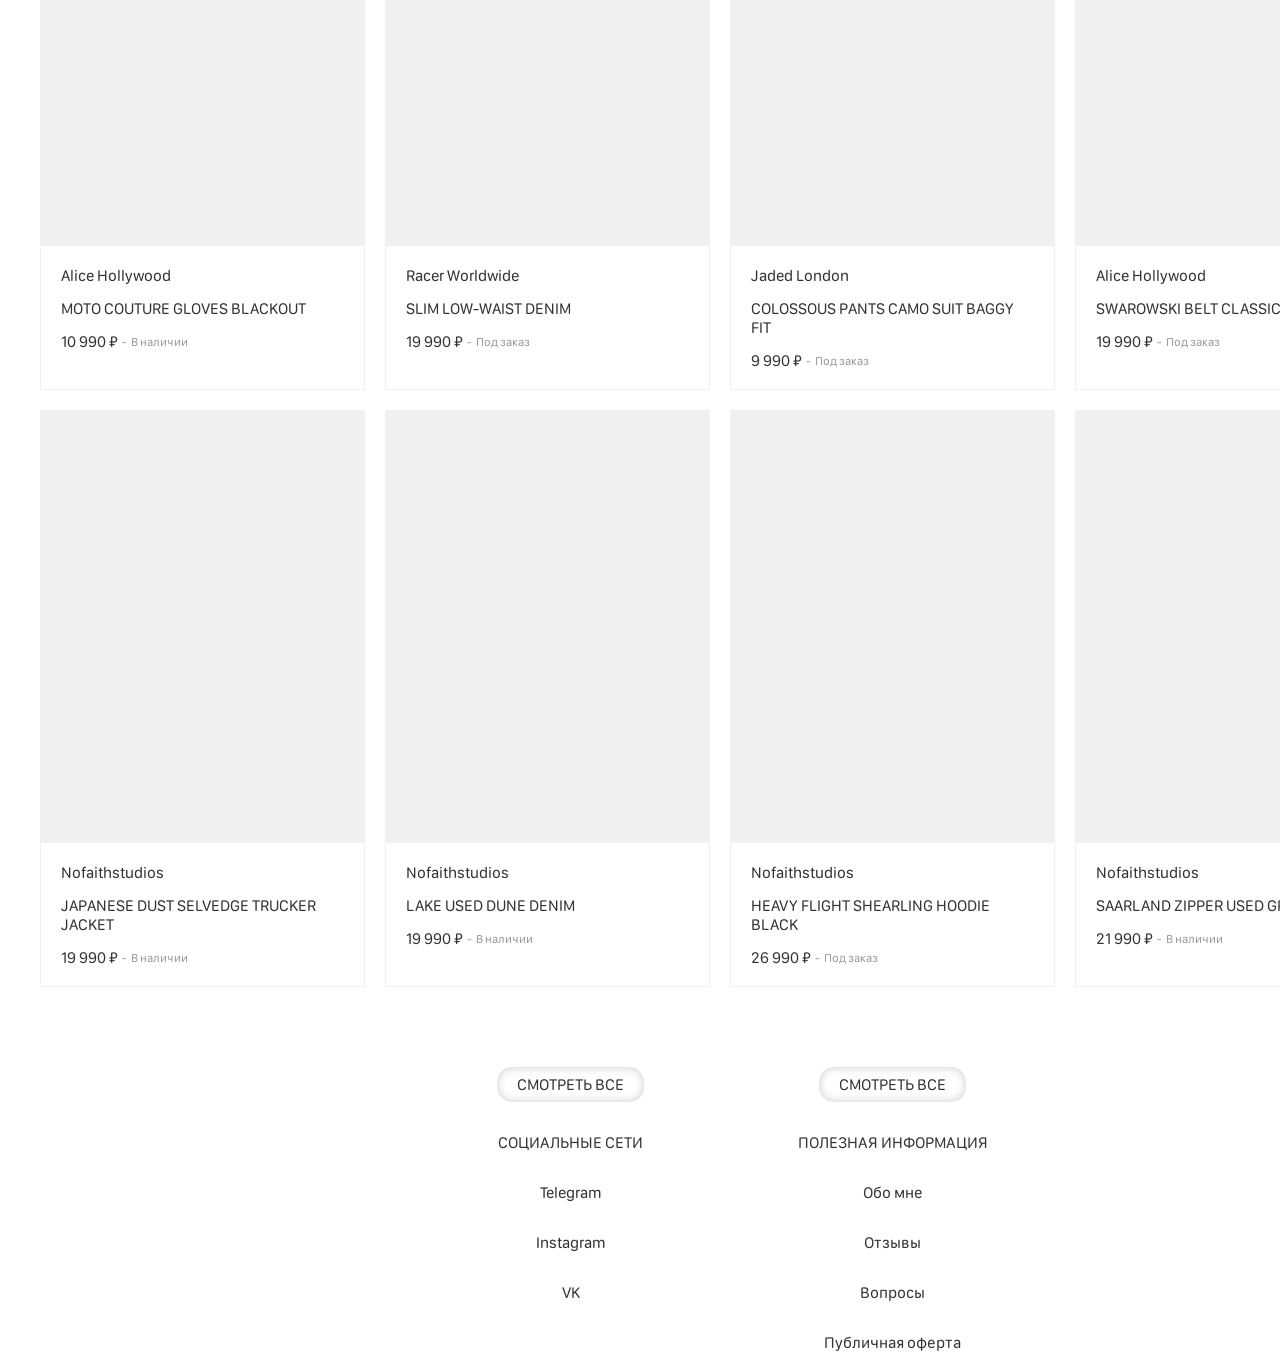
==== commit cdb9dfae: "agsdgfa" ====
--- a/index.html
+++ b/index.html
@@ -88,19 +88,22 @@
             </div>
         </div>
 
-        <!-- Карусель -->
+        <!-- Карусель (новая бесшовная) -->
         <div class="carousel">
             <div class="carousel__background"></div>
-            <div class="carousel__slide" id="carouselSlide"></div>
-
-            <!-- Новая левая стрелка (модуль arrleft) -->
+
+            <!-- Контейнер для бесконечного трека -->
+            <div class="carousel__track-container">
+                <div class="carousel__track" id="carouselTrack"></div>
+            </div>
+
+            <!-- Левая стрелка -->
             <div class="arrleft" id="arrleft">
                 <svg width="87" height="153" viewBox="0 0 87 153" fill="none" xmlns="http://www.w3.org/2000/svg">
                     <g filter="url(#filter0_ii_46_11_left)">
                         <rect width="87" height="153" rx="30" fill="white" fill-opacity="0.15" />
                         <g transform="translate(87, 0) scale(-1, 1)">
-                            <line y1="-1" x2="64.3506" y2="-1" transform="matrix(0.699294 0.714834 0.714834 -0.699294 21.2852 30)"
-                                  stroke="white" stroke-opacity="0.5" stroke-width="2" />
+                            <line y1="-1" x2="64.3506" y2="-1" transform="matrix(0.699294 0.714834 0.714834 -0.699294 21.2852 30)" stroke="white" stroke-opacity="0.5" stroke-width="2" />
                             <path d="M67 76.6993L20.2852 122.5" stroke="white" stroke-opacity="0.5" stroke-width="2" />
                         </g>
                     </g>
@@ -125,13 +128,12 @@
                 </svg>
             </div>
 
-            <!-- Новая правая стрелка (модуль arrright) -->
+            <!-- Правая стрелка -->
             <div class="arrright" id="arrright">
                 <svg width="87" height="153" viewBox="0 0 87 153" fill="none" xmlns="http://www.w3.org/2000/svg">
                     <g filter="url(#filter0_ii_46_11_right)">
                         <rect width="87" height="153" rx="30" transform="matrix(-1 0 0 1 87 0)" fill="white" fill-opacity="0.15" />
-                        <line y1="-1" x2="64.3506" y2="-1" transform="matrix(0.699294 0.714834 0.714834 -0.699294 21.2852 30)"
-                              stroke="white" stroke-opacity="0.5" stroke-width="2" />
+                        <line y1="-1" x2="64.3506" y2="-1" transform="matrix(0.699294 0.714834 0.714834 -0.699294 21.2852 30)" stroke="white" stroke-opacity="0.5" stroke-width="2" />
                         <path d="M67 76.6993L20.2852 122.5" stroke="white" stroke-opacity="0.5" stroke-width="2" />
                     </g>
                     <defs>
@@ -155,6 +157,7 @@
                 </svg>
             </div>
 
+            <!-- Индикаторы -->
             <div class="carousel__indicators" id="carouselIndicators">
                 <div class="carousel__indicator carousel__indicator--active"></div>
                 <div class="carousel__indicator"></div>
--- a/style.css
+++ b/style.css
@@ -23,21 +23,21 @@
 body {
     margin: 0;
     padding: 0;
-    overflow-x: auto;      /* позволяет скроллить по горизонтали, если контент шире окна */
-    overflow-y: auto;      /* вертикальный скролл при необходимости */
-    display: flex;
-    justify-content: flex-start;  /* контент прижат к левому краю */
+    overflow-x: auto;
+    overflow-y: auto;
+    display: flex;
+    justify-content: flex-start;
     align-items: flex-start;
 }
 
 .home {
     position: relative;
-    width: 1440px;           /* исходная ширина макета */
-    height: 2956px;          /* исходная высота макета */
+    width: 1440px;
+    height: 2956px;
     background: #FFFFFF;
-    transform-origin: top left;  /* масштабирование от левого верхнего угла */
+    transform-origin: top left;
     overflow: hidden;
-    flex-shrink: 0;          /* запрещаем сжатие при флексах */
+    flex-shrink: 0;
 }
 
 /* Логотип слева (исходный) */
@@ -287,15 +287,35 @@
     background: #D9D9D9;
 }
 
-.carousel__slide {
+/* Новая карусель — трек и элементы */
+.carousel__track-container {
     position: absolute;
     width: 1440px;
     height: 543px;
     left: 0;
     top: 0;
+    overflow: hidden;
+}
+
+.carousel__track {
+    display: flex;
+    height: 100%;
+    transition: transform 0.5s ease;
+    will-change: transform;
+}
+
+.carousel__item {
+    flex: 0 0 1440px;
+    width: 1440px;
+    height: 100%;
     background-size: cover;
     background-position: center;
-    transition: background-image 0.5s ease;
+    background-repeat: no-repeat;
+}
+
+/* Убираем старый .carousel__slide, если он был */
+.carousel__slide {
+    display: none;
 }
 
 /* Модуль левой стрелки (arrleft) */
@@ -304,7 +324,7 @@
     width: 87px;
     height: 153px;
     left: 40px;
-    top: 293px;
+    top: 210px;
     cursor: pointer;
     z-index: 5;
 }
@@ -315,7 +335,7 @@
     width: 87px;
     height: 153px;
     right: 40px;
-    top: 293px;
+    top: 210px;
     cursor: pointer;
     z-index: 5;
 }
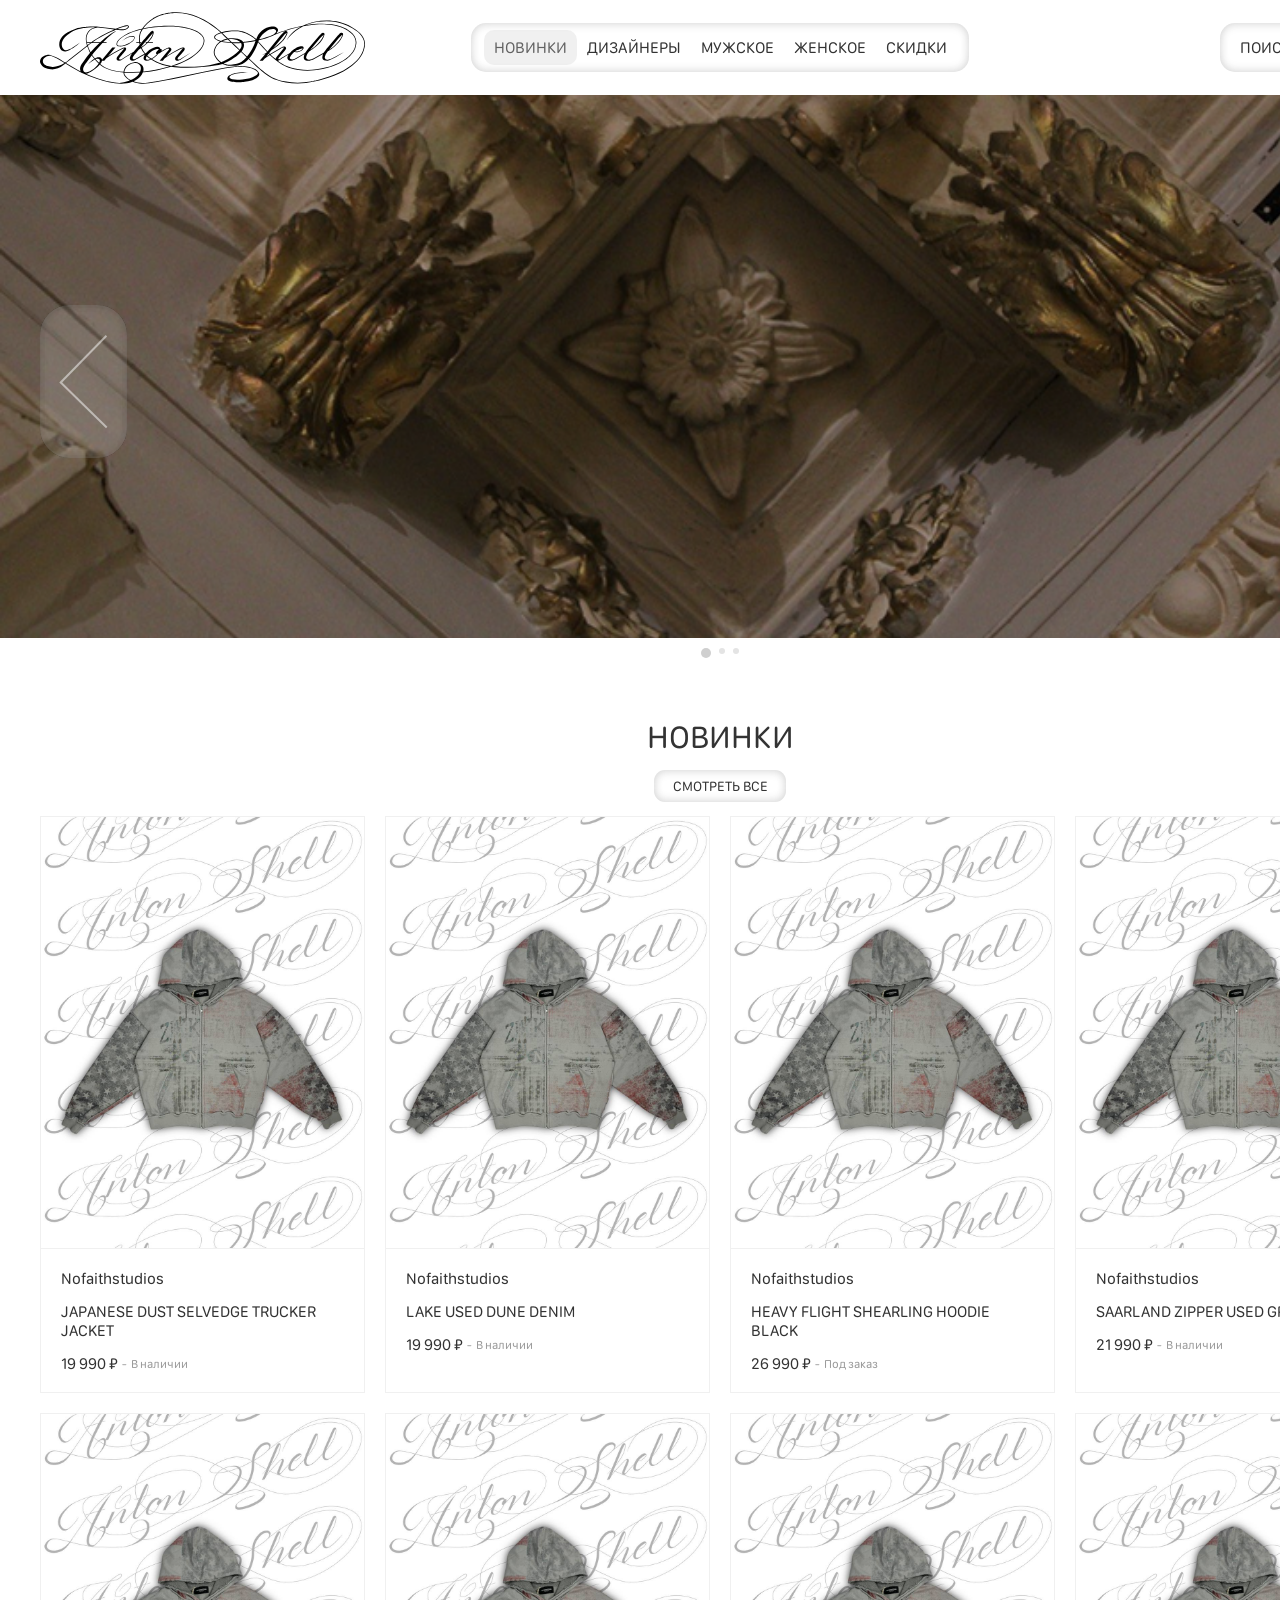
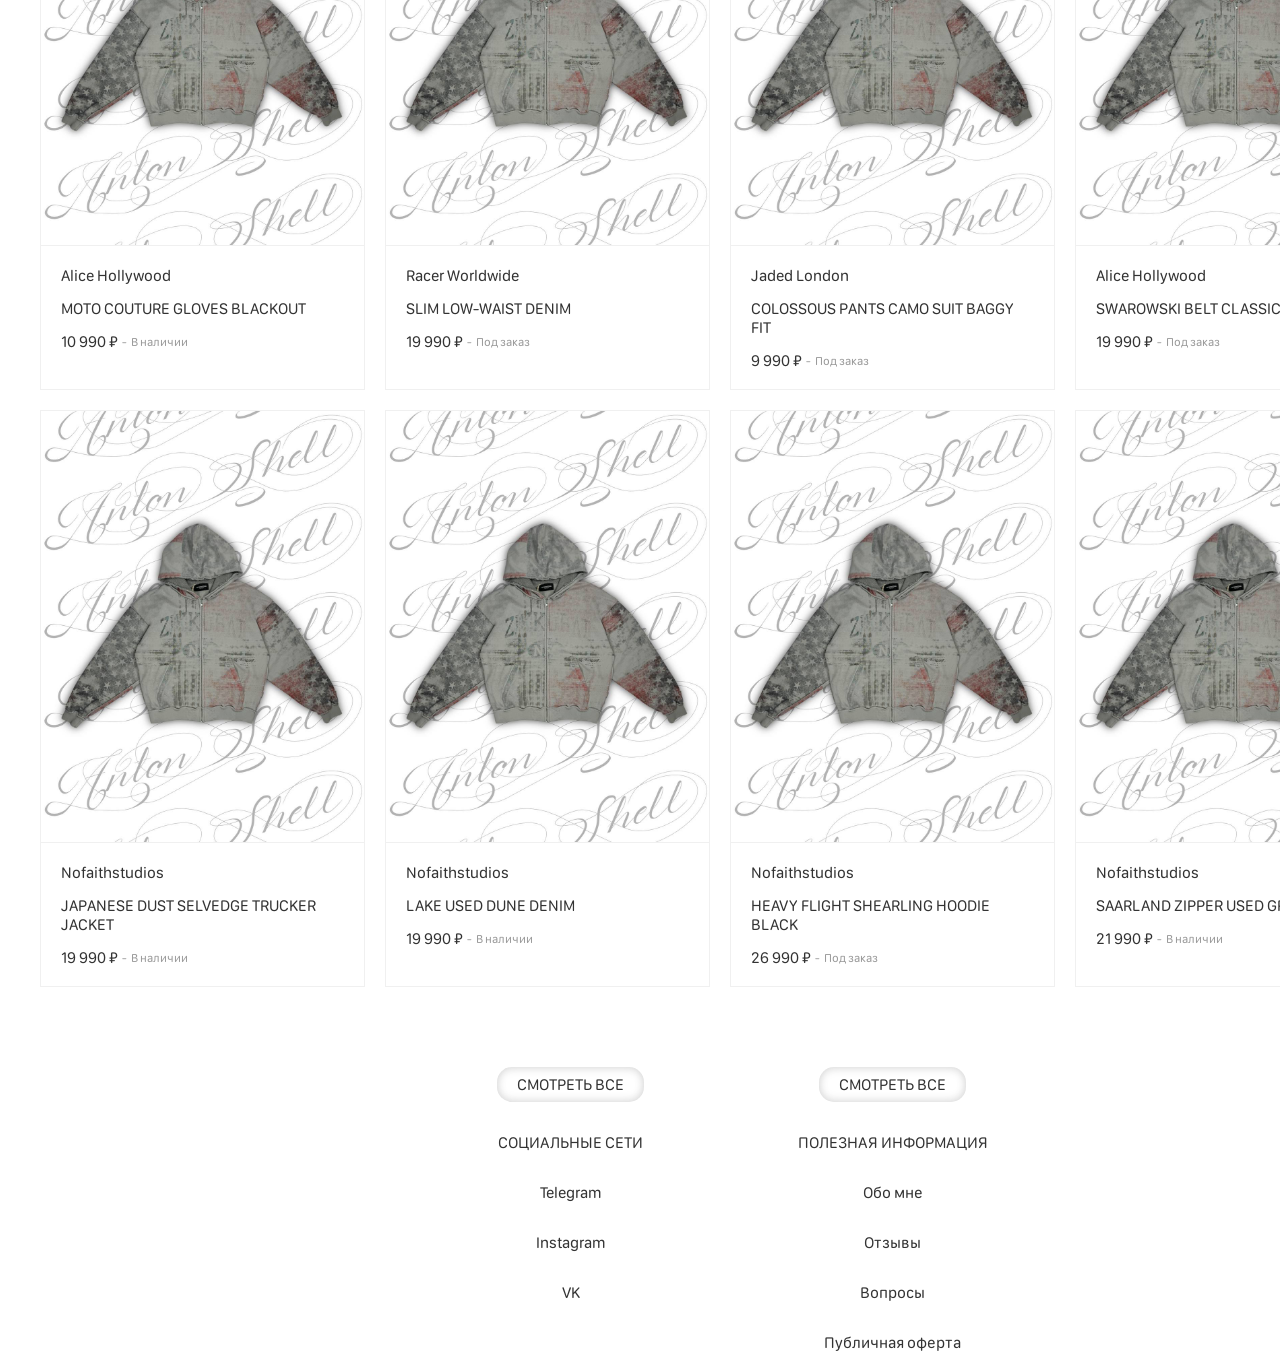
==== commit e5381f1c: "etret" ====
--- a/index.html
+++ b/index.html
@@ -9,13 +9,10 @@
 <body>
     <div class="home">
 
-        <!-- Логотип слева (исходный) -->
         <div class="logo"></div>
 
-        <!-- Логотип справа (новый) -->
         <div class="logo logo--right"></div>
 
-        <!-- Основное меню (свёрнутое) -->
         <div class="menu--default" id="menuDefault">
             <div class="menu__highlight-rectangle" id="highlightRect"></div>
             <div class="menu__inner">
@@ -27,7 +24,6 @@
             </div>
         </div>
 
-        <!-- Выпадающее меню «ДИЗАЙНЕРЫ» -->
         <div class="menu-dropdown menu-dropdown--designers" id="dropdownDesigners">
             <div class="menu-dropdown__top">
                 <span class="menu-dropdown__item menu-dropdown__item--active">НОВИНКИ</span>
@@ -52,7 +48,6 @@
             </div>
         </div>
 
-        <!-- Выпадающее меню «НОВИНКИ» -->
         <div class="menu-dropdown menu-dropdown--novelties" id="dropdownNovelties">
             <div class="menu-dropdown__top">
                 <span class="menu-dropdown__item menu-dropdown__item--highlight">НОВИНКИ</span>
@@ -80,7 +75,6 @@
             </div>
         </div>
 
-        <!-- Боковая кнопка ПОИСК / КОРЗИНА -->
         <div class="side-button" id="sideButton">
             <div class="side-button__inner">
                 <span class="side-button__text">ПОИСК</span>
@@ -88,16 +82,13 @@
             </div>
         </div>
 
-        <!-- Карусель (новая бесшовная) -->
         <div class="carousel">
             <div class="carousel__background"></div>
 
-            <!-- Контейнер для бесконечного трека -->
             <div class="carousel__track-container">
                 <div class="carousel__track" id="carouselTrack"></div>
             </div>
 
-            <!-- Левая стрелка -->
             <div class="arrleft" id="arrleft">
                 <svg width="87" height="153" viewBox="0 0 87 153" fill="none" xmlns="http://www.w3.org/2000/svg">
                     <g filter="url(#filter0_ii_46_11_left)">
@@ -128,7 +119,6 @@
                 </svg>
             </div>
 
-            <!-- Правая стрелка -->
             <div class="arrright" id="arrright">
                 <svg width="87" height="153" viewBox="0 0 87 153" fill="none" xmlns="http://www.w3.org/2000/svg">
                     <g filter="url(#filter0_ii_46_11_right)">
@@ -157,7 +147,6 @@
                 </svg>
             </div>
 
-            <!-- Индикаторы -->
             <div class="carousel__indicators" id="carouselIndicators">
                 <div class="carousel__indicator carousel__indicator--active"></div>
                 <div class="carousel__indicator"></div>
@@ -165,15 +154,12 @@
             </div>
         </div>
 
-        <!-- Заголовок НОВИНКИ и кнопка СМОТРЕТЬ ВСЕ -->
         <div class="section-title">НОВИНКИ</div>
         <div class="watch-all-button" id="watchAllBtn">
             <span class="watch-all-button__text">СМОТРЕТЬ ВСЕ</span>
         </div>
 
-        <!-- Сетка товаров -->
         <div class="products-grid">
-            <!-- Ряд 1 -->
             <div class="product-card product-card--1">
                 <div class="product-card__bg"></div>
                 <div class="product-card__watermark"></div>
@@ -234,7 +220,6 @@
                     </div>
                 </div>
             </div>
-            <!-- Ряд 2 -->
             <div class="product-card product-card--5">
                 <div class="product-card__bg"></div>
                 <div class="product-card__watermark"></div>
@@ -295,7 +280,6 @@
                     </div>
                 </div>
             </div>
-            <!-- Ряд 3 -->
             <div class="product-card product-card--9">
                 <div class="product-card__bg"></div>
                 <div class="product-card__watermark"></div>
@@ -358,7 +342,6 @@
             </div>
         </div>
 
-        <!-- Социальные сети -->
         <div class="social-block">
             <div class="social-block__button">
                 <span class="social-block__button-text">СМОТРЕТЬ ВСЕ</span>
@@ -369,7 +352,6 @@
             <span class="social-block__link">VK</span>
         </div>
 
-        <!-- Полезная информация -->
         <div class="info-block">
             <div class="info-block__button">
                 <span class="info-block__button-text">СМОТРЕТЬ ВСЕ</span>
--- a/style.css
+++ b/style.css
@@ -1,4 +1,3 @@
-/* style.css */
 @font-face {
     font-family: 'SF Compact Display';
     src: url('fonts/SF-Compact-Rounded-Regular.otf') format('opentype');
@@ -40,7 +39,6 @@
     flex-shrink: 0;
 }
 
-/* Логотип слева (исходный) */
 .logo {
     position: absolute;
     width: 325px;
@@ -51,7 +49,6 @@
     z-index: 21;
 }
 
-/* Логотип справа (новый) */
 .logo--right {
     position: absolute;
     width: 325px;
@@ -62,7 +59,6 @@
     z-index: 21;
 }
 
-/* Основное меню */
 .menu--default {
     position: absolute;
     width: 498px;
@@ -99,7 +95,6 @@
     white-space: nowrap;
 }
 
-/* Выпадающие меню */
 .menu-dropdown {
     position: absolute;
     width: 498px;
@@ -140,7 +135,6 @@
     padding: 8px 10px;
 }
 
-/* Сетка дизайнеров */
 .designers-grid {
     position: absolute;
     width: 349px;
@@ -165,7 +159,6 @@
     cursor: pointer;
 }
 
-/* Сетка новинок */
 .novelties-grid {
     position: absolute;
     width: 338px;
@@ -197,7 +190,6 @@
     cursor: pointer;
 }
 
-/* Поиск в выпадающем меню */
 .search-block {
     position: absolute;
     width: 200px;
@@ -225,7 +217,6 @@
     user-select: none;
 }
 
-/* Боковая кнопка ПОИСК / КОРЗИНА (горизонтальная) */
 .side-button {
     position: absolute;
     width: 180px;
@@ -268,7 +259,6 @@
     flex-direction: column;
 }
 
-/* Карусель */
 .carousel {
     position: absolute;
     width: 1440px;
@@ -287,7 +277,6 @@
     background: #D9D9D9;
 }
 
-/* Новая карусель — трек и элементы */
 .carousel__track-container {
     position: absolute;
     width: 1440px;
@@ -313,12 +302,10 @@
     background-repeat: no-repeat;
 }
 
-/* Убираем старый .carousel__slide, если он был */
 .carousel__slide {
     display: none;
 }
 
-/* Модуль левой стрелки (arrleft) */
 .arrleft {
     position: absolute;
     width: 87px;
@@ -329,7 +316,6 @@
     z-index: 5;
 }
 
-/* Модуль правой стрелки (arrright) */
 .arrright {
     position: absolute;
     width: 87px;
@@ -369,7 +355,6 @@
     background: #CFCFCF;
 }
 
-/* Заголовок НОВИНКИ и кнопка СМОТРЕТЬ ВСЕ */
 .section-title {
     position: absolute;
     width: 149px;
@@ -407,7 +392,6 @@
     white-space: nowrap;
 }
 
-/* Сетка товаров */
 .products-grid {
     position: absolute;
     width: 1360px;
@@ -467,6 +451,13 @@
     background-position: center;
 }
 
+.product-card__image {
+    background-image: url('./static/images/v125_89.png') !important;
+    background-position: center top !important;
+    background-size: cover !important;
+    background-repeat: no-repeat !important;
+}
+
 .product-card__info {
     position: absolute;
     width: 283px;
@@ -519,7 +510,6 @@
     color: #9A9A9A;
 }
 
-/* Позиции карточек */
 .product-card--1 { left: 0; top: 0; }
 .product-card--2 { left: 345px; top: 0; }
 .product-card--3 { left: 690px; top: 0; }
@@ -533,7 +523,6 @@
 .product-card--11 { left: 690px; top: 1194px; }
 .product-card--12 { left: 1035px; top: 1194px; }
 
-/* Фото товаров */
 .product-card__image--1 { background-image: url(photo_2025-12-02_00-52-37.jpg); }
 .product-card__image--2 { background-image: url(photo_2025-12-02_00-52-54.jpg); }
 .product-card__image--3 { background-image: url(IMG_9716.jpg); }
@@ -547,7 +536,6 @@
 .product-card__image--11 { background-image: url(IMG_9716.jpg); }
 .product-card__image--12 { background-image: url(photo_2025-12-02_00-52-21.jpg); }
 
-/* Социальные сети */
 .social-block {
     display: flex;
     flex-direction: column;
@@ -600,7 +588,6 @@
     cursor: pointer;
 }
 
-/* Полезная информация */
 .info-block {
     display: flex;
     flex-direction: column;
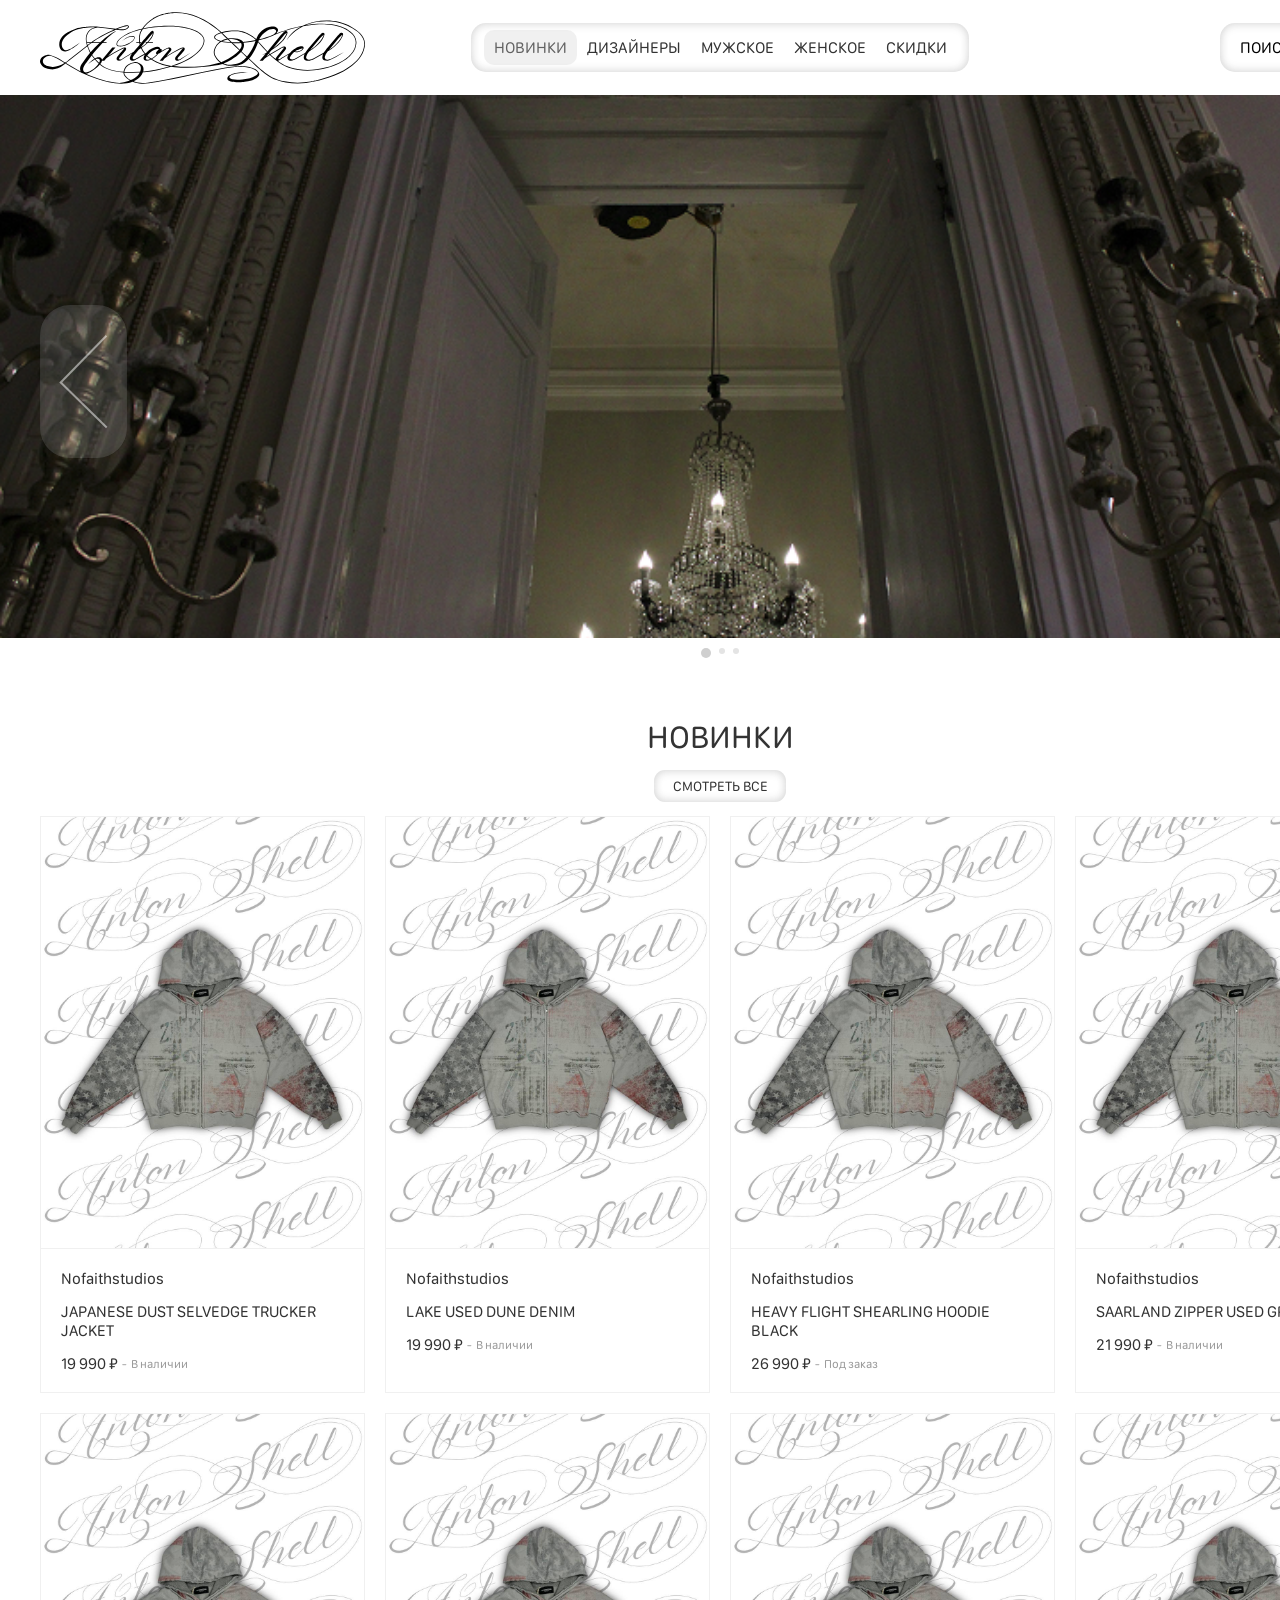
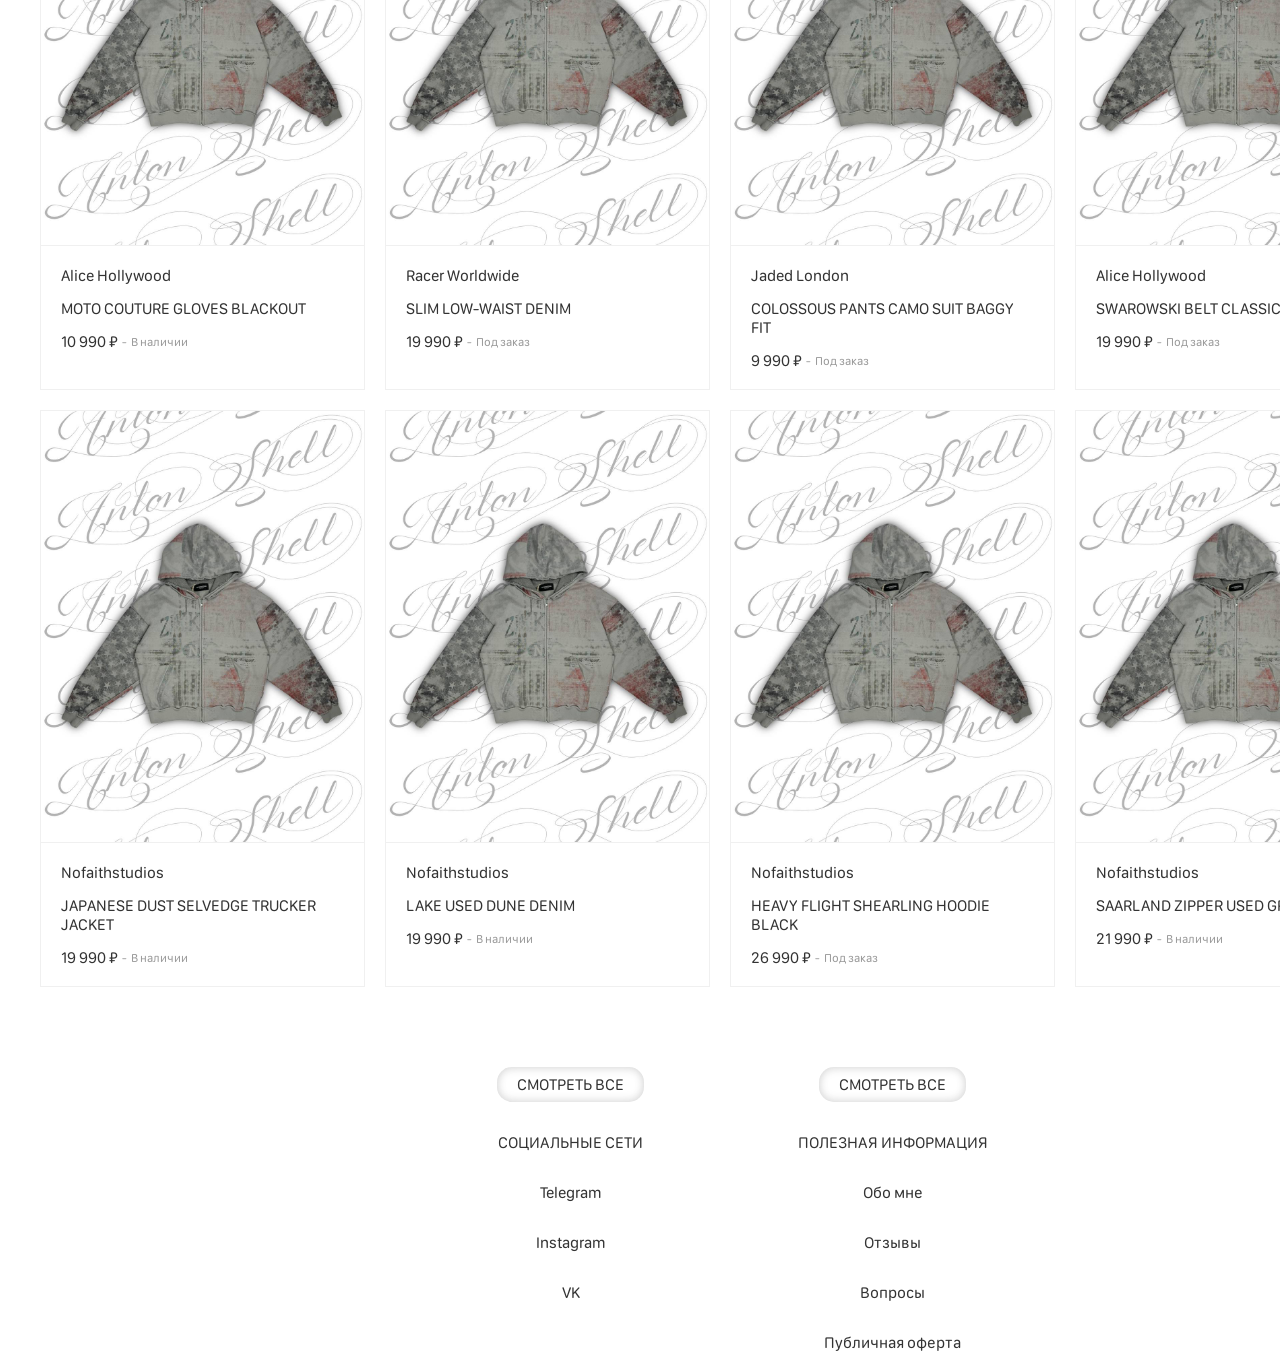
==== commit 7c2c3090: "ввв" ====
--- a/index.html
+++ b/index.html
@@ -78,7 +78,7 @@
         <div class="side-button" id="sideButton">
             <div class="side-button__inner">
                 <span class="side-button__text">ПОИСК</span>
-                <span class="side-button__text">КОРЗИНА</span>
+                <a href="cart.html" class="side-button__text">КОРЗИНА</a>
             </div>
         </div>
 
--- a/style.css
+++ b/style.css
@@ -250,6 +250,8 @@
     color: rgba(0, 0, 0, 0.8);
     cursor: pointer;
     white-space: nowrap;
+    text-decoration: none;
+    color: inherit;
 }
 
 .side-button--novelties {
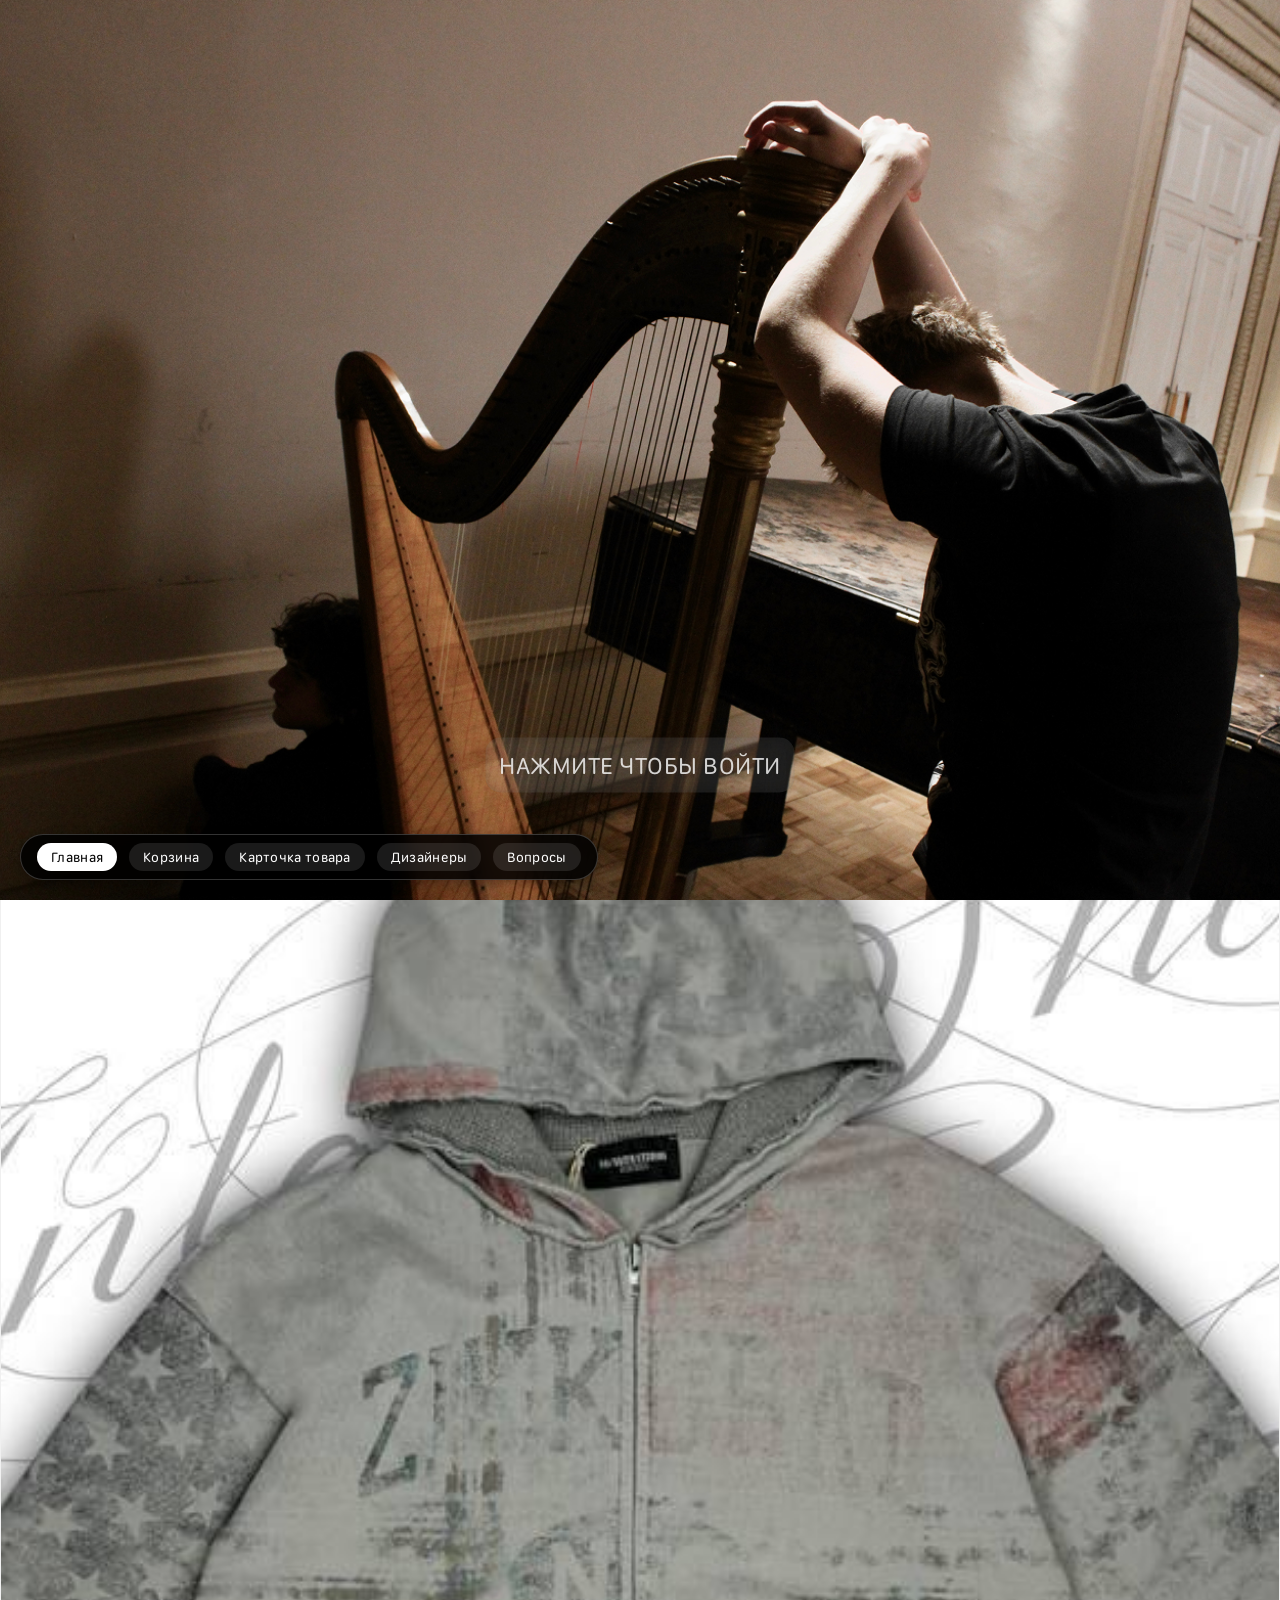
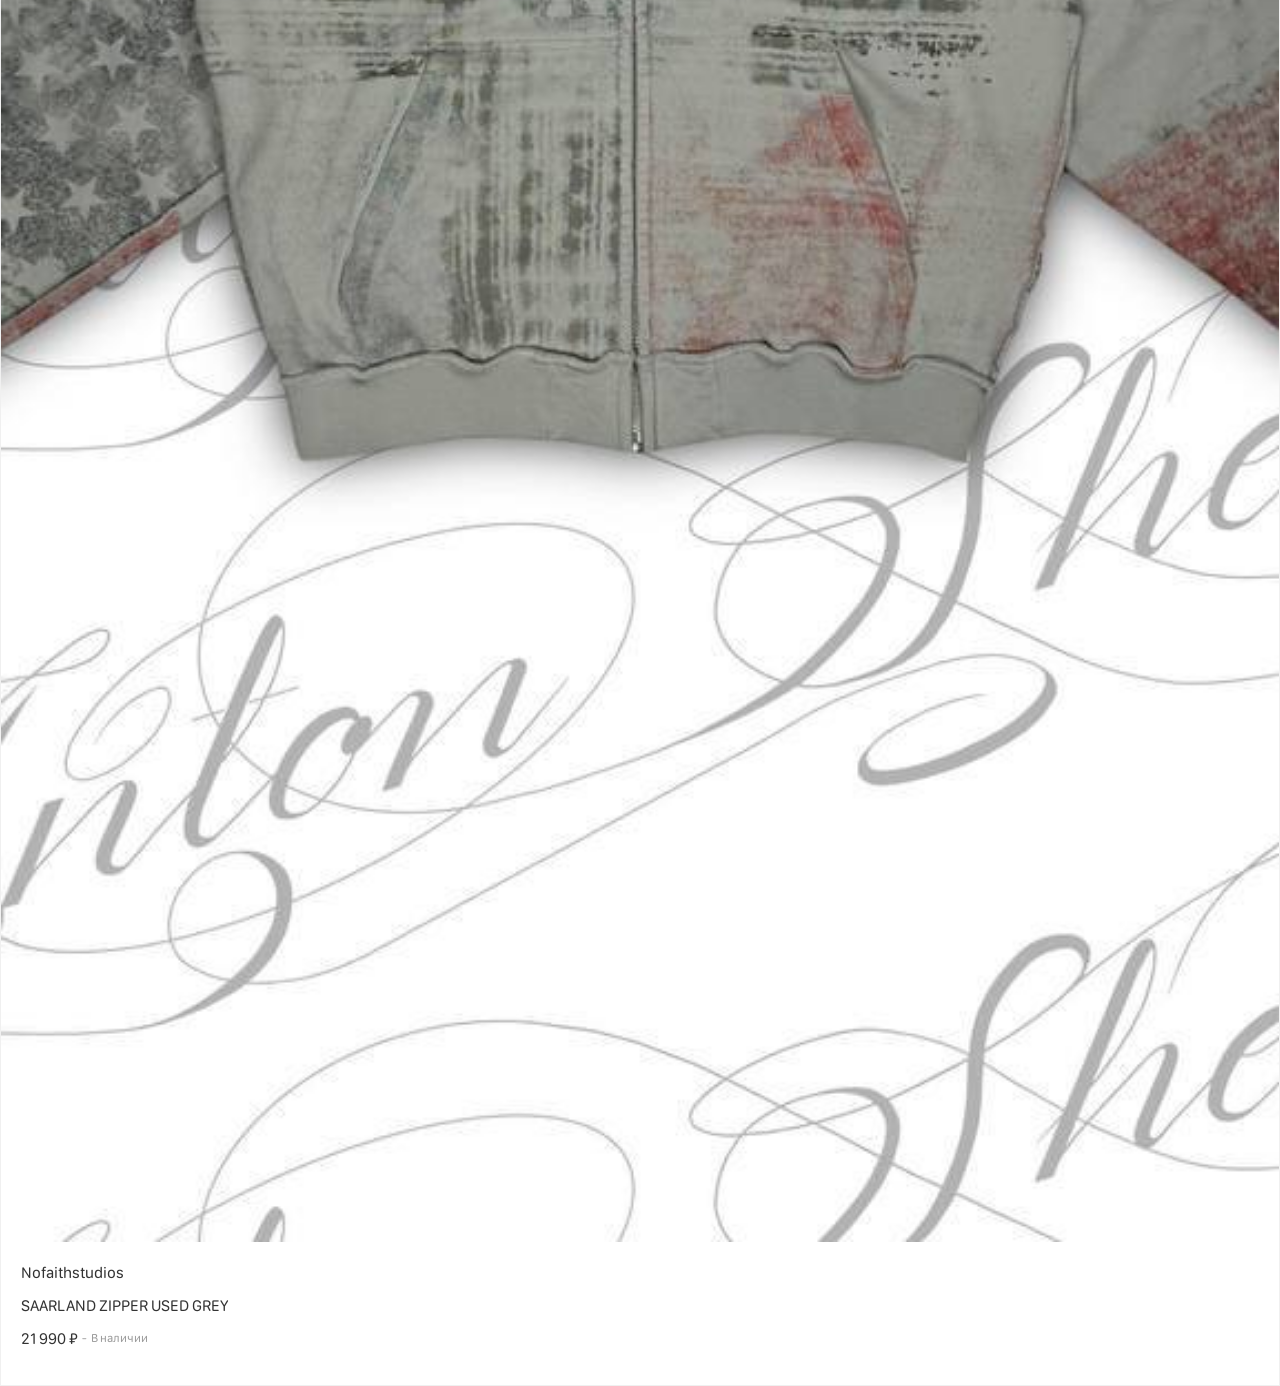
==== commit 99cad957: "фыпвпф" ====
--- a/index.html
+++ b/index.html
@@ -1,12 +1,22 @@
 <!DOCTYPE html>
 <html lang="ru">
 <head>
-    <meta charset="UTF-8">
-    <meta name="viewport" content="width=device-width, initial-scale=1.0">
+    <meta charset="UTF-8" />
+    <meta name="viewport" content="width=device-width, initial-scale=1.0" />
     <title>Anton Shell</title>
-    <link rel="stylesheet" href="style.css">
+    <link rel="stylesheet" href="style.css" />
 </head>
 <body>
+
+    <!-- ===== ТИТУЛЬНАЯ СТРАНИЦА (SPLASH) ===== -->
+    <div id="splashOverlay">
+        <!-- Фоновая картинка задана в CSS через background-image -->
+        <div class="splash-button" id="enterBtn">
+            <span>НАЖМИТЕ ЧТОБЫ ВОЙТИ</span>
+        </div>
+    </div>
+
+    <!-- ===== ОСНОВНАЯ СТРАНИЦА (HOME) ===== -->
     <div class="home">
 
         <div class="logo"></div>
--- a/style.css
+++ b/style.css
@@ -651,4 +651,416 @@
     pointer-events: none;
     transition: left 0.3s ease, top 0.3s ease;
     z-index: 1;
+}
+
+/* ===== СТИЛИ ДЛЯ ТИТУЛЬНОЙ СТРАНИЦЫ (SPLASH) ===== */
+#splashOverlay {
+    position: fixed;
+    top: 0;
+    left: 0;
+    width: 100vw;
+    height: 100vh;
+    z-index: 9999;
+    background: #ffffff;
+    overflow: hidden;
+    transition: transform 0.9s cubic-bezier(0.77, 0, 0.18, 1),
+        opacity 0.9s cubic-bezier(0.77, 0, 0.18, 1);
+    transform-origin: center center;
+    will-change: transform, opacity;
+    display: flex;
+    justify-content: center;
+    align-items: center;
+}
+
+#splashOverlay.hidden {
+    transform: translateY(-100%);
+    opacity: 0;
+    pointer-events: none;
+}
+
+.splash-inner {
+    position: relative;
+    width: 1440px;
+    height: 880px;
+    flex-shrink: 0;
+    background: #ffffff;
+    box-shadow: 0px 4px 4px rgba(0, 0, 0, 0.25);
+    transform: scale(1);
+    transform-origin: center center;
+}
+
+.splash-bg {
+    position: absolute;
+    width: 1440px;
+    height: 960px;
+    left: 0px;
+    top: -24px;
+    background: url('./static/images/Preset.png') center / cover no-repeat;
+}
+
+.splash-button {
+    display: flex;
+    flex-direction: row;
+    justify-content: center;
+    align-items: center;
+    padding: 18px 15px;
+    gap: 10px;
+    position: absolute;
+    width: 55px;
+    height: 309px;
+    left: 566px;
+    top: 765px;
+    background: rgba(255, 255, 255, 0.1);
+    box-shadow: inset 0px -2px 10px rgba(0, 0, 0, 0.1), inset 0px 2px 10px rgba(0, 0, 0, 0.1);
+    border-radius: 15px;
+    transform: matrix(0, 1, 1, 0, 0, 0);
+    cursor: pointer;
+    z-index: 10;
+    transition: background 0.3s;
+    user-select: none;
+}
+
+.splash-button:hover {
+    background: rgba(255, 255, 255, 0.2);
+}
+
+.splash-button span {
+    width: 273px;
+    height: 29px;
+    font-family: 'SF Compact Display', 'SF Compact Rounded', sans-serif;
+    font-weight: 400;
+    font-size: 24px;
+    line-height: 29px;
+    color: rgba(255, 255, 255, 0.8);
+    flex: none;
+    order: 0;
+    flex-grow: 0;
+    white-space: nowrap;
+    letter-spacing: 0.5px;
+}
+
+/* ===== АДАПТИВ ДЛЯ HOME ===== */
+@media (max-width: 1440px) {
+    .home {
+        transform: scale(1) !important;
+        width: 100%;
+        height: auto;
+        overflow: visible;
+        padding: 0 20px;
+    }
+    .home .logo,
+    .home .logo--right {
+        display: none;
+    }
+    .home .menu--default,
+    .home .menu-dropdown,
+    .home .side-button {
+        position: static;
+        margin: 10px auto;
+        width: 100%;
+        max-width: 498px;
+        height: auto;
+        min-height: 49px;
+        transform: none !important;
+        left: auto !important;
+        top: auto !important;
+        right: auto !important;
+    }
+    .home .menu__inner {
+        width: 100%;
+        flex-wrap: wrap;
+        justify-content: center;
+        height: auto;
+        gap: 10px;
+        padding: 10px 0;
+    }
+    .home .carousel {
+        position: relative;
+        width: 100%;
+        height: auto;
+        aspect-ratio: 1440/573;
+        left: auto;
+        top: auto;
+        margin: 20px 0;
+    }
+    .home .carousel__background {
+        display: none;
+    }
+    .home .carousel__track-container {
+        position: relative;
+        width: 100%;
+        height: 100%;
+        left: auto;
+        top: auto;
+    }
+    .home .carousel__item {
+        flex: 0 0 100%;
+        width: 100%;
+        aspect-ratio: 1440/543;
+    }
+    .home .carousel__track {
+        height: 100%;
+    }
+    .home .arrleft,
+    .home .arrright {
+        position: absolute;
+        width: 40px;
+        height: 70px;
+        left: 10px;
+        top: 50%;
+        transform: translateY(-50%);
+        z-index: 5;
+    }
+    .home .arrright {
+        left: auto;
+        right: 10px;
+    }
+    .home .arrleft svg,
+    .home .arrright svg {
+        width: 100%;
+        height: 100%;
+    }
+    .home .carousel__indicators {
+        position: relative;
+        bottom: auto;
+        margin-top: 10px;
+    }
+    .home .section-title {
+        position: static;
+        margin: 30px auto 10px;
+        width: 100%;
+        text-align: center;
+        height: auto;
+    }
+    .home .watch-all-button {
+        position: static;
+        margin: 0 auto 30px;
+    }
+    .home .products-grid {
+        position: static;
+        width: 100%;
+        height: auto;
+        display: grid;
+        grid-template-columns: repeat(auto-fill, minmax(280px, 1fr));
+        gap: 20px;
+        padding: 0 10px;
+    }
+    .home .product-card {
+        position: static;
+        width: 100%;
+        height: auto;
+        aspect-ratio: 325/577;
+        max-width: 325px;
+        margin: 0 auto;
+    }
+    .home .product-card__bg {
+        position: absolute;
+        width: 100%;
+        height: 100%;
+        left: 0;
+        top: 0;
+    }
+    .home .product-card__white-bg {
+        position: absolute;
+        width: calc(100% - 2px);
+        height: 143px;
+        left: 1px;
+        top: calc(100% - 143px - 1px);
+    }
+    .home .product-card__image {
+        position: absolute;
+        width: calc(100% - 2px);
+        height: calc(100% - 143px - 2px);
+        left: 1px;
+        top: 1px;
+    }
+    .home .product-card__info {
+        position: absolute;
+        width: calc(100% - 42px);
+        left: 21px;
+        top: calc(100% - 143px + 20px);
+    }
+    .home .social-block,
+    .home .info-block {
+        position: static;
+        width: 100%;
+        max-width: 300px;
+        margin: 30px auto;
+        height: auto;
+        left: auto !important;
+        top: auto !important;
+    }
+    .home .menu__highlight-rectangle {
+        display: none;
+    }
+    .home .menu-dropdown__top {
+        position: static;
+        width: 100%;
+        height: auto;
+        flex-wrap: wrap;
+        padding: 10px;
+        gap: 8px;
+    }
+    .home .menu-dropdown {
+        height: auto;
+        min-height: 200px;
+        padding-bottom: 20px;
+    }
+    .home .designers-grid,
+    .home .novelties-grid {
+        position: static;
+        width: 100%;
+        height: auto;
+        display: flex;
+        flex-wrap: wrap;
+        gap: 20px;
+        padding: 20px 10px;
+    }
+    .home .designers-col,
+    .home .novelties-col {
+        flex: 1 1 200px;
+    }
+    .home .search-block {
+        position: static;
+        margin: 10px auto;
+        width: 90%;
+        max-width: 300px;
+    }
+    .home .side-button--novelties {
+        width: 100%;
+        max-width: 49px;
+        height: auto;
+        min-height: 370px;
+        margin: 10px auto;
+    }
+    .home .menu--default {
+        display: flex !important;
+        flex-wrap: wrap;
+    }
+    .home .menu-dropdown {
+        display: none !important;
+    }
+    .home .menu-dropdown.menu-dropdown--designers,
+    .home .menu-dropdown.menu-dropdown--novelties {
+        display: none !important;
+    }
+}
+
+/* ===== АДАПТИВ ДЛЯ ТИТУЛЬНОЙ СТРАНИЦЫ ===== */
+@media (max-width: 1440px) {
+    .splash-inner {
+        width: 100vw;
+        height: 100vh;
+        max-width: 1440px;
+        max-height: 880px;
+    }
+    .splash-bg {
+        width: 100vw;
+        height: calc(100vh + 24px);
+        max-width: 1440px;
+        max-height: 960px;
+        top: -24px;
+        left: 0;
+    }
+    .splash-button {
+        left: 39.3vw;
+        top: 87vh;
+        width: 55px;
+        height: 309px;
+    }
+    .splash-button span {
+        font-size: clamp(16px, 2vw, 24px);
+        width: auto;
+        height: auto;
+    }
+}
+
+@media (max-width: 700px) {
+    .splash-button {
+        left: 50%;
+        top: auto;
+        bottom: 40px;
+        transform: matrix(0, 1, 1, 0, 0, 0) translateX(-50%);
+        width: 40px;
+        height: 200px;
+    }
+    .splash-button span {
+        font-size: 14px;
+        width: auto;
+    }
+}
+
+/* ===== ТИТУЛЬНАЯ СТРАНИЦА (SPLASH) ===== */
+#splashOverlay {
+    position: fixed;
+    top: 0;
+    left: 0;
+    width: 100vw;
+    height: 100vh;
+    z-index: 9999;
+    background: url('./static/images/Preset.png') center/cover no-repeat;
+    overflow: hidden;
+    transition: transform 0.9s cubic-bezier(0.77, 0, 0.18, 1),
+                opacity 0.9s cubic-bezier(0.77, 0, 0.18, 1);
+    transform-origin: center center;
+    will-change: transform, opacity;
+    display: flex;
+    justify-content: center;
+    align-items: center;
+}
+
+#splashOverlay.hidden {
+    transform: translateY(-100%);
+    opacity: 0;
+    pointer-events: none;
+}
+
+/* Кнопка — горизонтальная, текст горизонтальный */
+.splash-button {
+    display: flex;
+    flex-direction: row;
+    justify-content: center;
+    align-items: center;
+    padding: 18px 24px;
+    gap: 10px;
+    width: 309px;          /* горизонтальная кнопка */
+    height: 55px;
+    background: rgba(255, 255, 255, 0.1);
+    box-shadow: inset 0px -2px 10px rgba(0, 0, 0, 0.1), inset 0px 2px 10px rgba(0, 0, 0, 0.1);
+    border-radius: 15px;
+    cursor: pointer;
+    transition: background 0.3s;
+    user-select: none;
+    position: absolute;
+    left: 50%;
+    top: 85%;
+    transform: translate(-50%, -50%);
+    /* Убрали поворот и вертикальную ориентацию */
+}
+
+.splash-button:hover {
+    background: rgba(255, 255, 255, 0.2);
+}
+
+.splash-button span {
+    font-family: 'SF Compact Display', 'SF Compact Rounded', sans-serif;
+    font-weight: 400;
+    font-size: 24px;
+    line-height: 29px;
+    color: rgba(255, 255, 255, 0.8);
+    white-space: nowrap;
+    letter-spacing: 0.5px;
+}
+
+/* Адаптив для кнопки на маленьких экранах */
+@media (max-width: 700px) {
+    .splash-button {
+        width: 240px;
+        height: 50px;
+        font-size: 18px;
+        top: 80%;
+    }
+    .splash-button span {
+        font-size: 18px;
+    }
 }
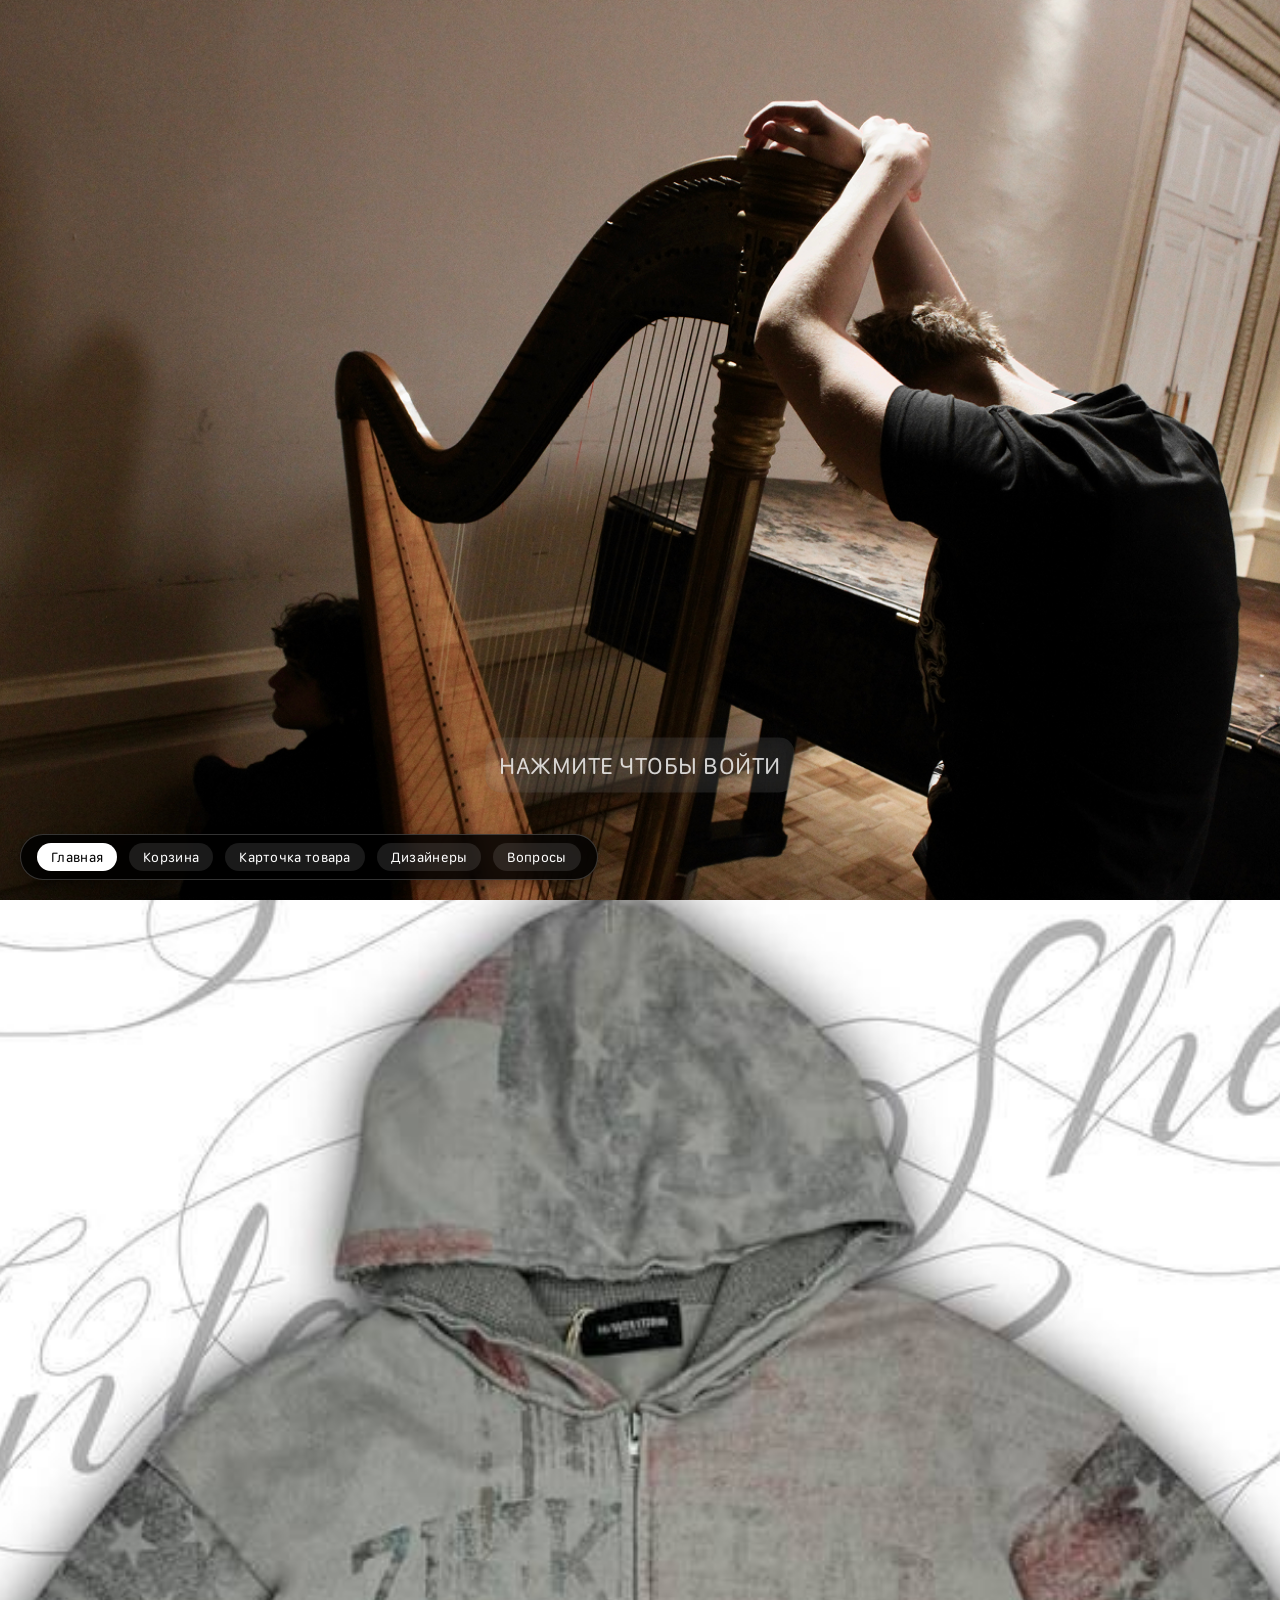
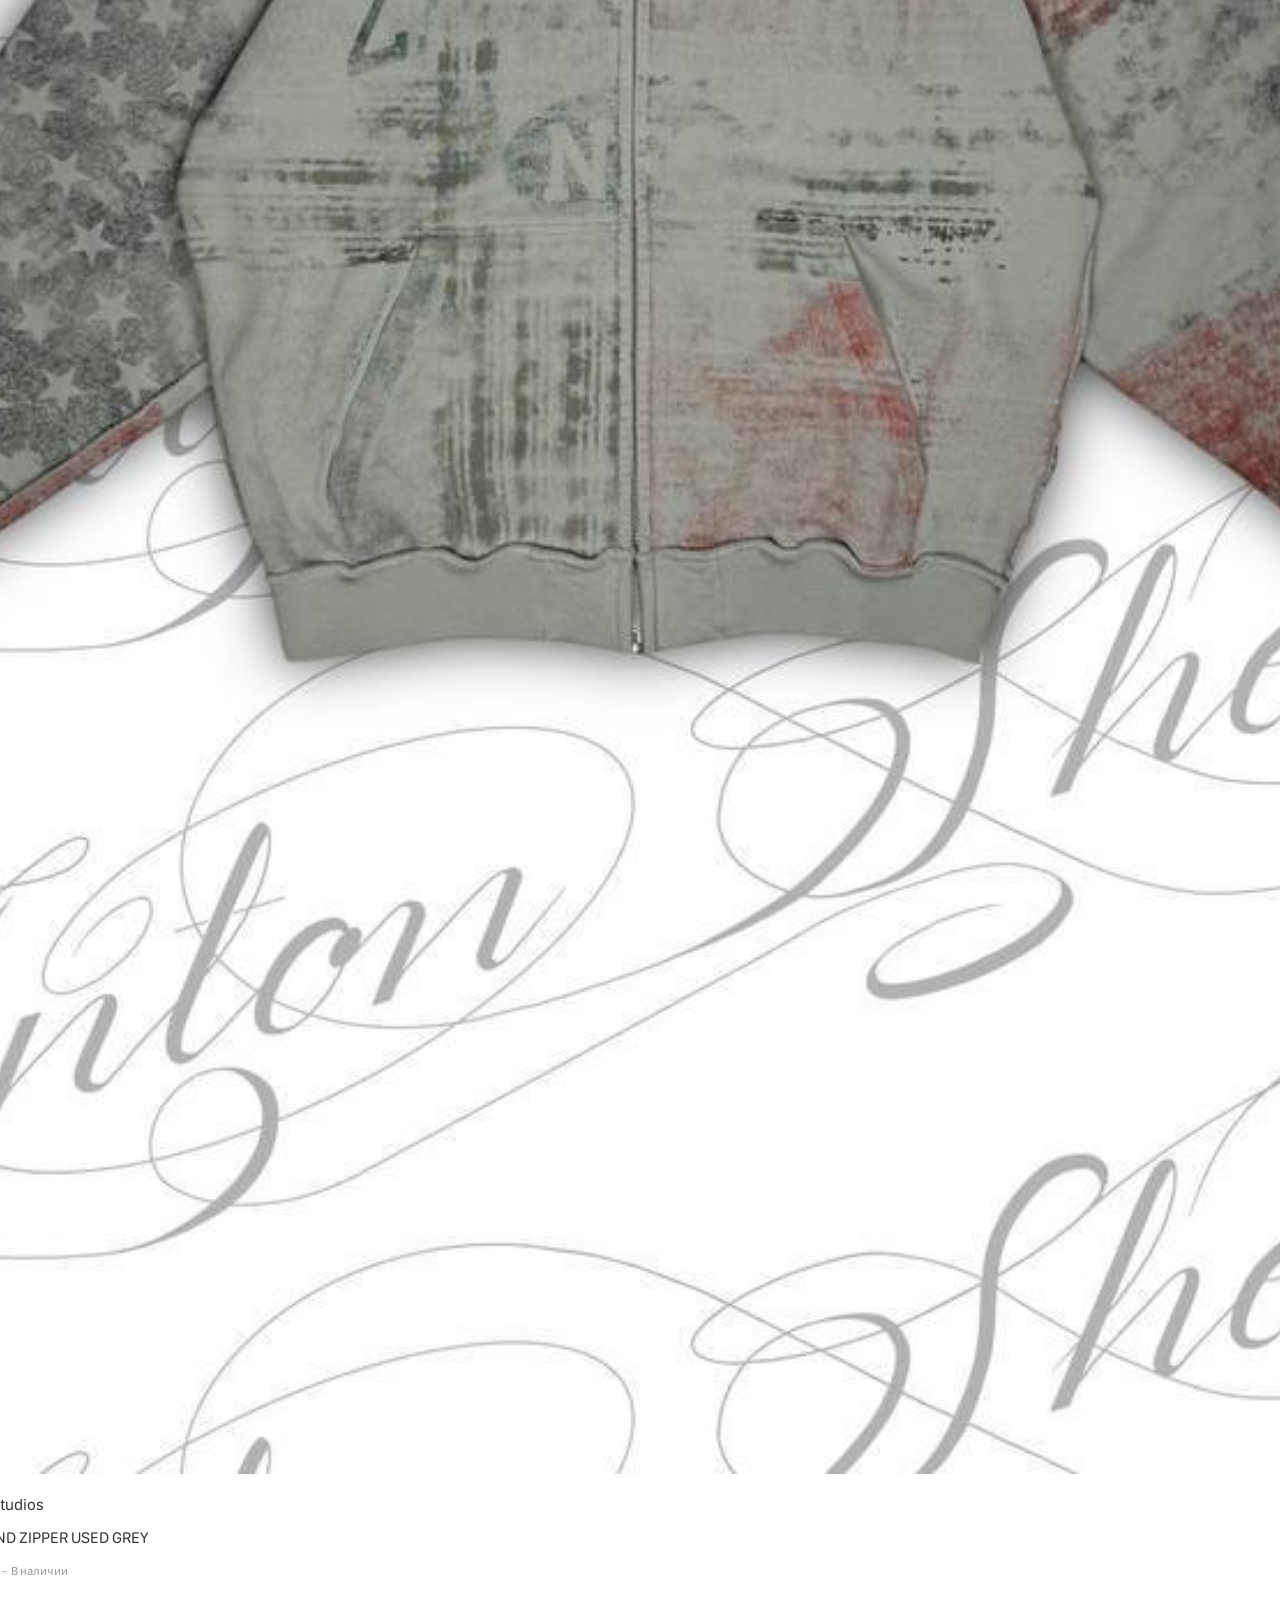
==== commit 814d14ad: "ыфвапфывп" ====
--- a/index.html
+++ b/index.html
@@ -8,21 +8,9 @@
 </head>
 <body>
 
-    <!-- ===== ТИТУЛЬНАЯ СТРАНИЦА (SPLASH) ===== -->
-    <div id="splashOverlay">
-        <!-- Фоновая картинка задана в CSS через background-image -->
-        <div class="splash-button" id="enterBtn">
-            <span>НАЖМИТЕ ЧТОБЫ ВОЙТИ</span>
-        </div>
-    </div>
-
-    <!-- ===== ОСНОВНАЯ СТРАНИЦА (HOME) ===== -->
-    <div class="home">
-
-        <div class="logo"></div>
-
-        <div class="logo logo--right"></div>
-
+    <!-- ===== ФИКСИРОВАННЫЙ ХЕДЕР (меню и боковая кнопка) ===== -->
+    <div id="fixed-header">
+        <!-- Основное меню -->
         <div class="menu--default" id="menuDefault">
             <div class="menu__highlight-rectangle" id="highlightRect"></div>
             <div class="menu__inner">
@@ -34,71 +22,39 @@
             </div>
         </div>
 
-        <div class="menu-dropdown menu-dropdown--designers" id="dropdownDesigners">
-            <div class="menu-dropdown__top">
-                <span class="menu-dropdown__item menu-dropdown__item--active">НОВИНКИ</span>
-                <span class="menu-dropdown__item menu-dropdown__item--highlight">ДИЗАЙНЕРЫ</span>
-                <span class="menu-dropdown__item">МУЖСКОЕ</span>
-                <span class="menu-dropdown__item">ЖЕНСКОЕ</span>
-                <span class="menu-dropdown__item">СКИДКИ</span>
-            </div>
-            <div class="designers-grid">
-                <div class="designers-col">
-                    <span>Guidi</span><span>Protocol Index</span><span>Ann Demeulemeester</span>
-                    <span>Racer Worldwide</span><span>Jaded London</span><span>Alice Hollywood</span>
-                    <span>Enfants Riches Deprimes</span><span>14th Addiction</span><span>Rombaut</span>
-                    <span>Guidi</span>
-                </div>
-                <div class="designers-col">
-                    <span>Jaded London</span><span>Protocol Index</span><span>Racer Worldwide</span>
-                    <span>Enfants Riches Deprimes</span><span>Alice Hollywood</span><span>Raf Simons</span>
-                    <span>Balenciaga</span><span>Rick Owens</span><span>Смотреть все</span>
-                    <span>424</span>
-                </div>
-            </div>
-        </div>
-
-        <div class="menu-dropdown menu-dropdown--novelties" id="dropdownNovelties">
-            <div class="menu-dropdown__top">
-                <span class="menu-dropdown__item menu-dropdown__item--highlight">НОВИНКИ</span>
-                <span class="menu-dropdown__item menu-dropdown__item--active">ДИЗАЙНЕРЫ</span>
-                <span class="menu-dropdown__item">МУЖСКОЕ</span>
-                <span class="menu-dropdown__item">ЖЕНСКОЕ</span>
-                <span class="menu-dropdown__item">СКИДКИ</span>
-            </div>
-            <div class="novelties-grid">
-                <div class="novelties-col">
-                    <span class="novelties-title">Коллекции</span>
-                    <span>Новые поступления</span><span>В наличии</span><span>Под заказ</span>
-                    <span>Мой выбор</span><span>Все товары</span>
-                </div>
-                <div class="novelties-col">
-                    <span class="novelties-title">Категории</span>
-                    <span>Футболки и лонгсливы</span><span>Свитшоты и худи</span><span>Джинсы и штаны</span>
-                    <span>Кроссовки и кеды</span><span>Ремни</span><span>Украшения</span>
-                    <span>Сумки</span><span>Шорты и юбки</span><span>Головные уборы</span>
-                </div>
-            </div>
-            <div class="search-block">
-                <div class="search-block__icon"></div>
-                <span class="search-block__placeholder">Поиск</span>
-            </div>
-        </div>
-
+        <!-- Универсальный дропдаун -->
+        <div class="menu-dropdown" id="menuDropdown">
+            <div class="menu-dropdown__content" id="dropdownContent"></div>
+        </div>
+
+        <!-- Боковая кнопка -->
         <div class="side-button" id="sideButton">
             <div class="side-button__inner">
                 <span class="side-button__text">ПОИСК</span>
                 <a href="cart.html" class="side-button__text">КОРЗИНА</a>
             </div>
         </div>
-
+    </div>
+
+    <!-- ===== ТИТУЛЬНАЯ СТРАНИЦА (SPLASH) ===== -->
+    <div id="splashOverlay">
+        <div class="splash-button" id="enterBtn">
+            <span>НАЖМИТЕ ЧТОБЫ ВОЙТИ</span>
+        </div>
+    </div>
+
+    <!-- ===== ОСНОВНАЯ СТРАНИЦА (HOME) ===== -->
+    <div class="home">
+
+        <div class="logo"></div>
+        <div class="logo logo--right"></div>
+
+        <!-- ===== КАРУСЕЛЬ ===== -->
         <div class="carousel">
             <div class="carousel__background"></div>
-
             <div class="carousel__track-container">
                 <div class="carousel__track" id="carouselTrack"></div>
             </div>
-
             <div class="arrleft" id="arrleft">
                 <svg width="87" height="153" viewBox="0 0 87 153" fill="none" xmlns="http://www.w3.org/2000/svg">
                     <g filter="url(#filter0_ii_46_11_left)">
@@ -128,7 +84,6 @@
                     </defs>
                 </svg>
             </div>
-
             <div class="arrright" id="arrright">
                 <svg width="87" height="153" viewBox="0 0 87 153" fill="none" xmlns="http://www.w3.org/2000/svg">
                     <g filter="url(#filter0_ii_46_11_right)">
@@ -156,7 +111,6 @@
                     </defs>
                 </svg>
             </div>
-
             <div class="carousel__indicators" id="carouselIndicators">
                 <div class="carousel__indicator carousel__indicator--active"></div>
                 <div class="carousel__indicator"></div>
@@ -164,12 +118,16 @@
             </div>
         </div>
 
+        <!-- ===== СЕКЦИЯ НОВИНКИ ===== -->
         <div class="section-title">НОВИНКИ</div>
         <div class="watch-all-button" id="watchAllBtn">
             <span class="watch-all-button__text">СМОТРЕТЬ ВСЕ</span>
         </div>
 
+        <!-- ===== СЕТКА ТОВАРОВ ===== -->
         <div class="products-grid">
+            <!-- (все product-card остаются без изменений, я их не переписываю для краткости) -->
+            <!-- ... ваш код product-card ... -->
             <div class="product-card product-card--1">
                 <div class="product-card__bg"></div>
                 <div class="product-card__watermark"></div>
@@ -352,6 +310,7 @@
             </div>
         </div>
 
+        <!-- ===== СОЦИАЛЬНЫЕ СЕТИ ===== -->
         <div class="social-block">
             <div class="social-block__button">
                 <span class="social-block__button-text">СМОТРЕТЬ ВСЕ</span>
@@ -362,6 +321,7 @@
             <span class="social-block__link">VK</span>
         </div>
 
+        <!-- ===== ПОЛЕЗНАЯ ИНФОРМАЦИЯ ===== -->
         <div class="info-block">
             <div class="info-block__button">
                 <span class="info-block__button-text">СМОТРЕТЬ ВСЕ</span>
--- a/style.css
+++ b/style.css
@@ -6,6 +6,34 @@
     font-display: swap;
 }
 
+/* ===== ЖИДКОЕ СТЕКЛО ДЛЯ ВСЕХ ЭЛЕМЕНТОВ МЕНЮ ===== */
+.menu--default,
+.side-button,
+#side-fixed .side-button {
+    background: rgba(255, 255, 255, 0.03) !important;    /* Почти прозрачный фон */
+    backdrop-filter: blur(30px) !important;               /* Очень сильное размытие (30px) */
+    -webkit-backdrop-filter: blur(30px) !important;       /* Для Safari */
+    border: 1px solid rgba(255, 255, 255, 0.2) !important; /* Тонкая стеклянная обводка */
+    box-shadow: 0 8px 32px rgba(0, 0, 0, 0.15) !important; /* Глубокая тень */
+    border-radius: 15px;                                   /* Сохраняем закругление */
+    transition: all 0.3s ease;                             /* Плавность при наведении */
+}
+
+/* Опционально: усиление эффекта при наведении */
+.menu--default:hover,
+.side-button:hover,
+#side-fixed .side-button:hover {
+    background: rgba(255, 255, 255, 0.08) !important;
+    box-shadow: 0 8px 40px rgba(0, 0, 0, 0.25) !important;
+}
+
+/* Убираем старые тени, чтобы они не конфликтовали */
+.menu--default,
+.side-button,
+#side-fixed .side-button {
+    box-shadow: 0 8px 32px rgba(0, 0, 0, 0.15) !important;
+}
+
 * {
     margin: 0;
     padding: 0;
@@ -22,11 +50,12 @@
 body {
     margin: 0;
     padding: 0;
+    overflow-y: auto;           /* нормальная прокрутка страницы */
     overflow-x: auto;
-    overflow-y: auto;
-    display: flex;
-    justify-content: flex-start;
+    display: flex;
+    justify-content: center;
     align-items: flex-start;
+    min-height: 100vh;
 }
 
 .home {
@@ -35,8 +64,9 @@
     height: 2956px;
     background: #FFFFFF;
     transform-origin: top left;
-    overflow: hidden;
+    overflow: visible;          /* не обрезаем контент */
     flex-shrink: 0;
+    margin: 0 auto;
 }
 
 .logo {
@@ -73,7 +103,7 @@
     align-items: center;
     padding: 15px 18px;
     gap: 10px;
-    z-index: 20;
+    z-index: 30;
 }
 
 .menu__inner {
@@ -95,29 +125,35 @@
     white-space: nowrap;
 }
 
+.menu__highlight-rectangle {
+    position: absolute;
+    width: 94px;
+    height: 35px;
+    background: rgba(205, 205, 205, 0.3);
+    border-radius: 10px;
+    pointer-events: none;
+    transition: left 0.3s ease, top 0.3s ease;
+    z-index: 1;
+    opacity: 0;
+}
+
+/* ===== УНИВЕРСАЛЬНЫЙ ДРОПДАУН ===== */
 .menu-dropdown {
     position: absolute;
     width: 498px;
-    height: 400px;
     left: calc(50% - 498px / 2);
     top: 23px;
-    background: rgba(255, 255, 255, 0.15);
-    box-shadow: inset 0px -2px 10px rgba(0, 0, 0, 0.1), inset 0px 2px 10px rgba(0, 0, 0, 0.1);
+    z-index: 20; /* Поднимаем выше */
+    display: none;
+    flex-direction: column;
+    background: rgba(255, 255, 255, 0.05); /* Почти прозрачный фон */
+    backdrop-filter: blur(30px);           /* Очень сильное размытие */
+    -webkit-backdrop-filter: blur(30px);   /* Поддержка Safari */
+    border: 1px solid rgba(255, 255, 255, 0.25); /* Легкая стеклянная обводка */
+    box-shadow: 0 8px 32px rgba(0, 0, 0, 0.2);  /* Глубокая тень для объёма */
     border-radius: 15px;
-    z-index: 19;
-    display: none;
-}
-
-.menu-dropdown__top {
-    display: flex;
-    justify-content: center;
-    align-items: center;
-    gap: 20px;
-    position: absolute;
-    width: 462px;
-    height: 19px;
-    left: 18px;
-    top: 15px;
+    padding: 70px 18px 20px 18px;
+    min-height: 100px;
 }
 
 .menu-dropdown__item {
@@ -127,31 +163,34 @@
     text-align: center;
     color: rgba(0, 0, 0, 0.8);
     cursor: pointer;
+    white-space: nowrap;
+    padding: 8px 10px;
+    border-radius: 10px;
+    transition: background 0.2s;
 }
 
 .menu-dropdown__item--active {
     background: rgba(205, 205, 205, 0.3);
-    border-radius: 10px;
-    padding: 8px 10px;
-}
-
-.designers-grid {
-    position: absolute;
-    width: 349px;
-    height: 296px;
-    left: 75px;
-    top: 74px;
-    display: flex;
+}
+
+.menu-dropdown__item--highlight {
+    background: rgba(205, 205, 205, 0.2);
+}
+
+.menu-dropdown__content {
+    display: flex;
+    justify-content: center;
     gap: 100px;
-}
-
-.designers-col {
+    padding: 10px 10px 5px;
+}
+
+.dropdown-col {
     display: flex;
     flex-direction: column;
     gap: 14px;
 }
 
-.designers-col span {
+.dropdown-col span {
     font-weight: 400;
     font-size: 14px;
     line-height: 17px;
@@ -159,23 +198,7 @@
     cursor: pointer;
 }
 
-.novelties-grid {
-    position: absolute;
-    width: 338px;
-    height: 294px;
-    left: 80px;
-    top: 74px;
-    display: flex;
-    gap: 110px;
-}
-
-.novelties-col {
-    display: flex;
-    flex-direction: column;
-    gap: 12px;
-}
-
-.novelties-title {
+.dropdown-col-title {
     font-weight: 500;
     font-size: 16px;
     line-height: 19px;
@@ -183,40 +206,7 @@
     margin-bottom: 5px;
 }
 
-.novelties-col span:not(.novelties-title) {
-    font-weight: 400;
-    font-size: 14px;
-    line-height: 17px;
-    cursor: pointer;
-}
-
-.search-block {
-    position: absolute;
-    width: 200px;
-    height: 35px;
-    right: 30px;
-    top: 15px;
-    background: rgba(205, 205, 205, 0.3);
-    border-radius: 10px;
-    display: flex;
-    align-items: center;
-    padding: 0 10px;
-}
-
-.search-block__icon {
-    width: 23px;
-    height: 23px;
-    background: url('data:image/svg+xml;utf8,<svg xmlns="http://www.w3.org/2000/svg" viewBox="0 0 24 24"><path d="M15.5 14h-.79l-.28-.27A6.471 6.471 0 0016 9.5 6.5 6.5 0 109.5 16c1.61 0 3.09-.59 4.23-1.57l.27.28v.79l5 4.99L20.49 19l-4.99-5zm-6 0C7.01 14 5 11.99 5 9.5S7.01 5 9.5 5 14 7.01 14 9.5 11.99 14 9.5 14z"/></svg>') center / contain no-repeat;
-}
-
-.search-block__placeholder {
-    font-weight: 300;
-    font-size: 16px;
-    color: rgba(0, 0, 0, 0.6);
-    margin-left: 8px;
-    user-select: none;
-}
-
+/* ===== БОКОВАЯ КНОПКА ===== */
 .side-button {
     position: absolute;
     width: 180px;
@@ -254,13 +244,7 @@
     color: inherit;
 }
 
-.side-button--novelties {
-    width: 49px;
-    height: 370px;
-    right: 361px;
-    flex-direction: column;
-}
-
+/* ===== КАРУСЕЛЬ ===== */
 .carousel {
     position: absolute;
     width: 1440px;
@@ -640,17 +624,6 @@
     text-align: center;
     color: rgba(0, 0, 0, 0.8);
     cursor: pointer;
-}
-
-.menu__highlight-rectangle {
-    position: absolute;
-    width: 94px;
-    height: 35px;
-    background: rgba(205, 205, 205, 0.3);
-    border-radius: 10px;
-    pointer-events: none;
-    transition: left 0.3s ease, top 0.3s ease;
-    z-index: 1;
 }
 
 /* ===== СТИЛИ ДЛЯ ТИТУЛЬНОЙ СТРАНИЦЫ (SPLASH) ===== */
@@ -926,22 +899,11 @@
         width: 90%;
         max-width: 300px;
     }
-    .home .side-button--novelties {
-        width: 100%;
-        max-width: 49px;
-        height: auto;
-        min-height: 370px;
-        margin: 10px auto;
-    }
     .home .menu--default {
         display: flex !important;
         flex-wrap: wrap;
     }
     .home .menu-dropdown {
-        display: none !important;
-    }
-    .home .menu-dropdown.menu-dropdown--designers,
-    .home .menu-dropdown.menu-dropdown--novelties {
         display: none !important;
     }
 }
@@ -1015,7 +977,6 @@
     pointer-events: none;
 }
 
-/* Кнопка — горизонтальная, текст горизонтальный */
 .splash-button {
     display: flex;
     flex-direction: row;
@@ -1023,7 +984,7 @@
     align-items: center;
     padding: 18px 24px;
     gap: 10px;
-    width: 309px;          /* горизонтальная кнопка */
+    width: 309px;
     height: 55px;
     background: rgba(255, 255, 255, 0.1);
     box-shadow: inset 0px -2px 10px rgba(0, 0, 0, 0.1), inset 0px 2px 10px rgba(0, 0, 0, 0.1);
@@ -1035,7 +996,6 @@
     left: 50%;
     top: 85%;
     transform: translate(-50%, -50%);
-    /* Убрали поворот и вертикальную ориентацию */
 }
 
 .splash-button:hover {
@@ -1052,7 +1012,6 @@
     letter-spacing: 0.5px;
 }
 
-/* Адаптив для кнопки на маленьких экранах */
 @media (max-width: 700px) {
     .splash-button {
         width: 240px;
@@ -1063,4 +1022,61 @@
     .splash-button span {
         font-size: 18px;
     }
+}
+/* ===== ФИКСИРОВАННЫЙ ХЕДЕР ===== */
+#fixed-header {
+    position: fixed;
+    top: 0;
+    left: 0;
+    width: 100%;
+    z-index: 1000;
+    display: flex;
+    justify-content: center;
+    align-items: flex-start;
+    pointer-events: none;        /* клики проходят сквозь, кроме вложенных элементов */
+    padding-top: 10px;
+}
+
+#fixed-header .menu--default,
+#fixed-header .menu-dropdown,
+#fixed-header .side-button {
+    pointer-events: auto;        /* интерактивность возвращаем */
+}
+
+/* Сдвигаем основной контент вниз, чтобы не перекрывался хедером */
+.home {
+    margin-top: 80px;           /* высота меню + отступ */
+}
+
+/* Адаптация для ширины экрана < 1440px */
+@media (max-width: 1440px) {
+    #fixed-header {
+        padding: 10px 20px;
+        box-sizing: border-box;
+    }
+    #fixed-header .menu--default,
+    #fixed-header .side-button {
+        position: static;
+        margin: 0 auto 5px;
+        width: 100%;
+        max-width: 498px;
+        height: auto;
+        min-height: 49px;
+        transform: none !important;
+    }
+    #fixed-header .menu-dropdown {
+        position: static;
+        width: 100%;
+        max-width: 498px;
+        margin: 0 auto;
+    }
+    /* Скрываем старые элементы внутри .home (если остались) */
+    .home .menu--default,
+    .home .menu-dropdown,
+    .home .side-button {
+        display: none !important;
+    }
+    .home {
+        margin-top: 120px;      /* больше отступ на мобильных */
+    }
 }
